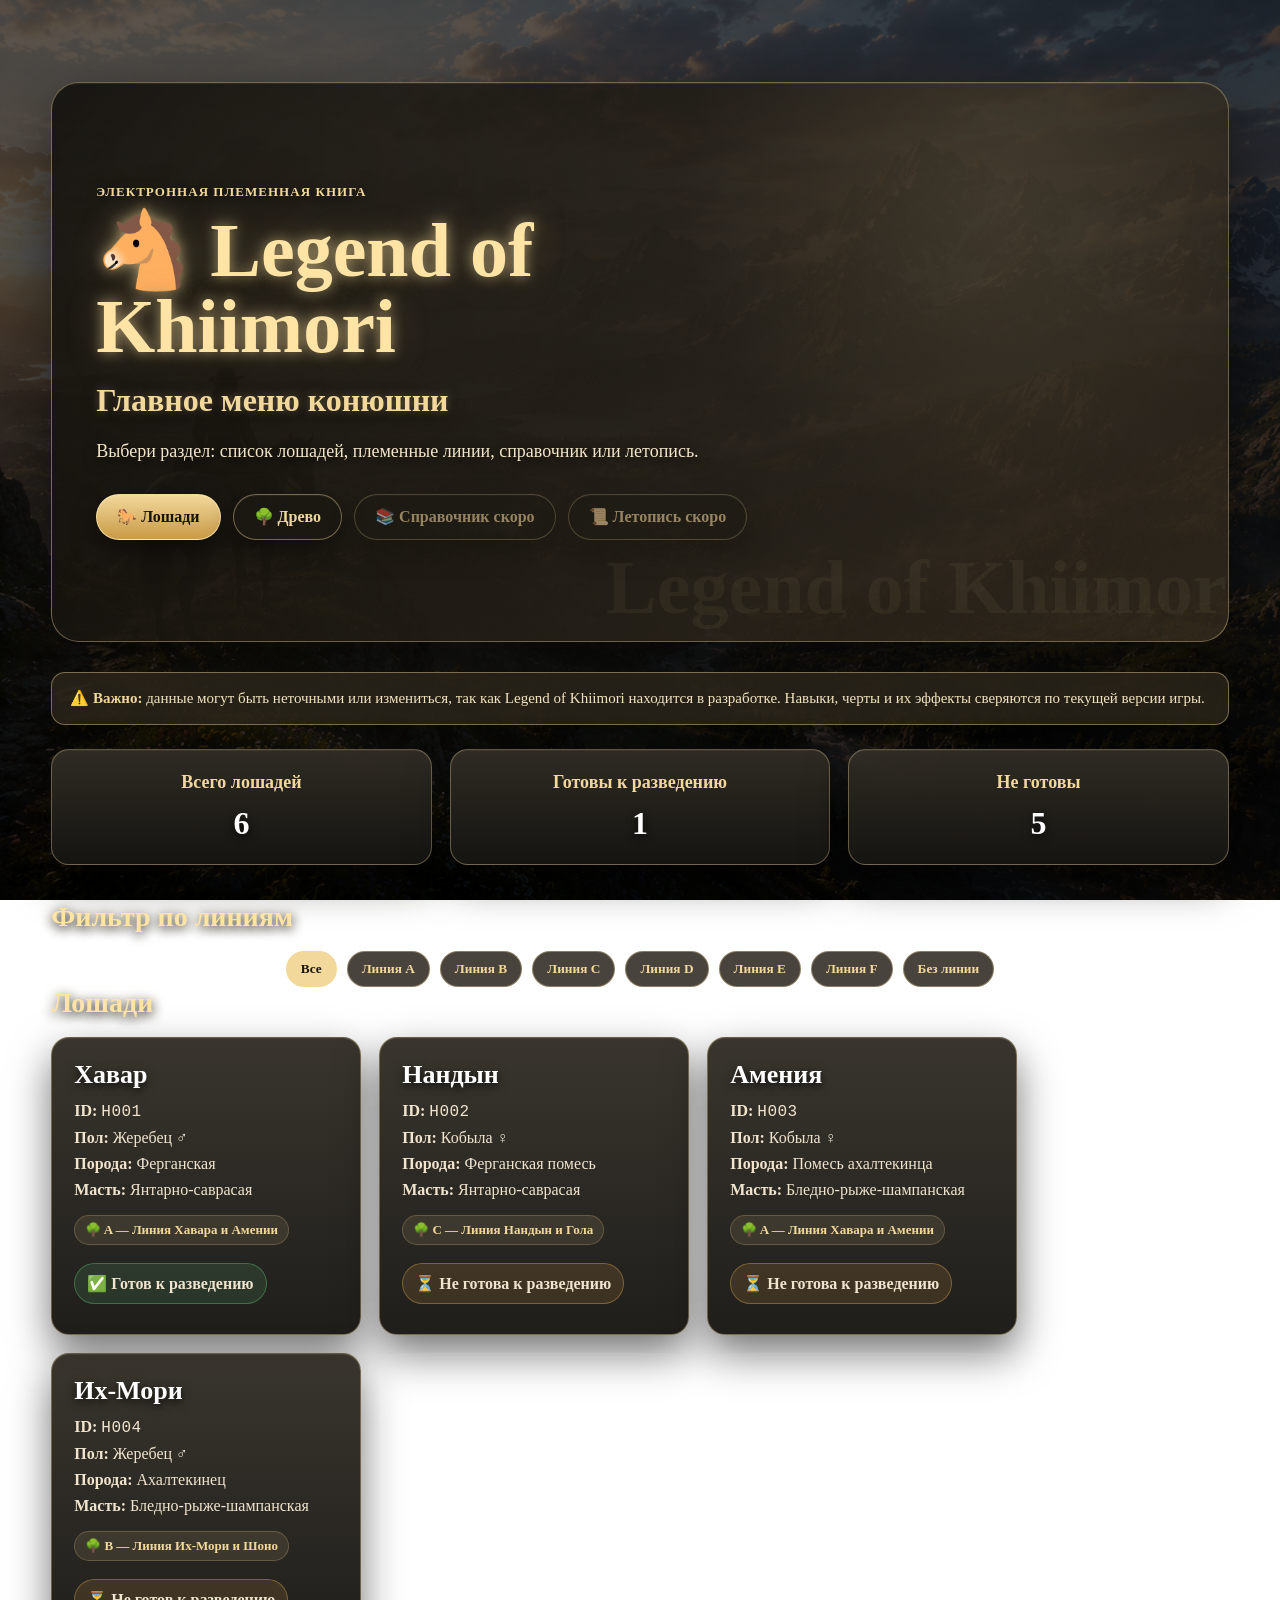
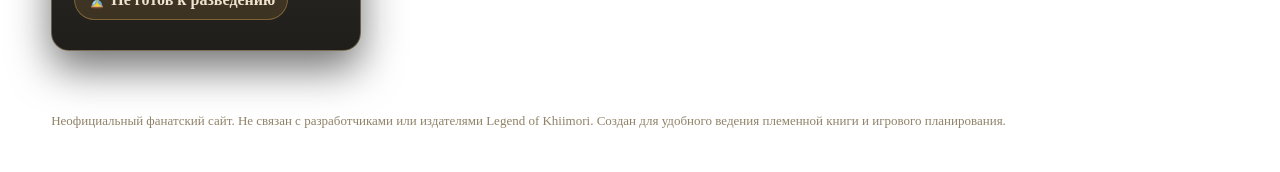
==== index.html @ cc6b7ab4 "Исправлено главное меню сайта" ====
<!DOCTYPE html>
<html lang="ru">
<head>
    <meta charset="UTF-8">
    <meta name="viewport" content="width=device-width, initial-scale=1.0">
    <title>Legend of Khiimori — Племенная книга</title>

    <link rel="stylesheet" href="css/style.css">
</head>

<body class="home">

    <main class="page">
<section class="game-menu">
    <div class="game-menu-content">
        <p class="game-menu-kicker">Электронная племенная книга</p>

        <h1 class="game-menu-title">🐴 Legend of Khiimori</h1>

        <p class="game-menu-subtitle">
            Главное меню конюшни
        </p>

        <p class="game-menu-text">
            Выбери раздел: список лошадей, племенные линии, справочник или летопись.
        </p>

        <div class="game-menu-actions">
            <a href="#horses-section" class="game-menu-button primary">🐎 Лошади</a>
            <a href="tree.html" class="game-menu-button">🌳 Древо</a>
            <span class="game-menu-button disabled">📚 Справочник скоро</span>
            <span class="game-menu-button disabled">📜 Летопись скоро</span>
        </div>
    </div>
</section>
        <section class="disclaimer">
            <strong>⚠️ Важно:</strong>
            данные могут быть неточными или измениться, так как Legend of Khiimori находится в разработке.
            Навыки, черты и их эффекты сверяются по текущей версии игры.
        </section>

        <section class="stats">
            <div class="stat-card">
                <h2>Всего лошадей</h2>
                <p id="total-horses">0</p>
            </div>

            <div class="stat-card">
                <h2>Готовы к разведению</h2>
                <p id="ready-horses">0</p>
            </div>

            <div class="stat-card">
                <h2>Не готовы</h2>
                <p id="not-ready-horses">0</p>
            </div>
        </section>

        <section class="section compact-section">
            <h2 class="section-title">Фильтр по линиям</h2>

            <div class="line-filter-bar">
                <button class="line-filter active" type="button" data-line-filter="all">Все</button>
                <button class="line-filter" type="button" data-line-filter="A">Линия A</button>
                <button class="line-filter" type="button" data-line-filter="B">Линия B</button>
                <button class="line-filter" type="button" data-line-filter="C">Линия C</button>
                <button class="line-filter" type="button" data-line-filter="D">Линия D</button>
                <button class="line-filter" type="button" data-line-filter="E">Линия E</button>
                <button class="line-filter" type="button" data-line-filter="F">Линия F</button>
                <button class="line-filter" type="button" data-line-filter="none">Без линии</button>
            </div>
        </section>

        <section id="horses-section" class="section">
            <h2 class="section-title">Лошади</h2>

            <div id="horse-list" class="horse-list">
                <p>Загрузка лошадей...</p>
            </div>
        </section>

    </main>

    <footer class="site-footer">
        <p class="fan-disclaimer">
            Неофициальный фанатский сайт. Не связан с разработчиками или издателями Legend of Khiimori.
            Создан для удобного ведения племенной книги и игрового планирования.
        </p>
    </footer>

    <script src="js/app.js"></script>

</body>
</html>
---- css/style.css ----
* {
    box-sizing: border-box;
}

body {
    margin: 0;
    font-family: Georgia, "Times New Roman", serif;
    background:
        radial-gradient(circle at top, rgba(156, 122, 76, 0.18), transparent 35%),
        linear-gradient(180deg, #1b1a16 0%, #11110f 100%);
    color: #eee6d8;
    min-height: 100vh;
}

.site-header {
    padding: 42px 20px 32px;
    text-align: center;
    border-bottom: 1px solid rgba(218, 185, 126, 0.25);
    background:
        linear-gradient(180deg, rgba(0,0,0,0.55), rgba(0,0,0,0.15));
}

.site-header h1 {
    margin: 0;
    font-size: 38px;
    letter-spacing: 0.5px;
    color: #f2d89b;
    text-shadow: 0 2px 12px rgba(0,0,0,0.65);
}

.site-header p {
    margin: 10px 0 0;
    font-size: 18px;
    color: #c9b58d;
}

.page {
    width: min(1180px, 92%);
    margin: 0 auto;
    padding: 34px 0 60px;
}

.stats {
    display: grid;
    grid-template-columns: repeat(3, 1fr);
    gap: 18px;
    margin-bottom: 36px;
}

.stat-card,
.horse-card,
.profile-card {
    background:
        linear-gradient(180deg, rgba(70, 65, 54, 0.95), rgba(39, 37, 32, 0.95));
    border: 1px solid rgba(218, 185, 126, 0.28);
    border-radius: 18px;
    box-shadow:
        0 12px 30px rgba(0,0,0,0.35),
        inset 0 1px 0 rgba(255,255,255,0.05);
}

.stat-card {
    padding: 22px;
    text-align: center;
}

.stat-card h2 {
    margin: 0 0 12px;
    font-size: 18px;
    color: #f2d89b;
}

.stat-card p {
    margin: 0;
    font-size: 32px;
    font-weight: bold;
}

.section-title {
    margin: 0 0 18px;
    font-size: 28px;
    color: #f2d89b;
}

.horse-list {
    display: flex;
    flex-wrap: wrap;
    gap: 18px;
}

.horse-card {
    display: block;
    width: 310px;
    padding: 22px;
    color: inherit;
    text-decoration: none;
    transition: transform 0.2s ease, border-color 0.2s ease;
}

.horse-card:hover {
    transform: translateY(-4px);
    border-color: rgba(242, 216, 155, 0.65);
}

.horse-card h3 {
    margin: 0 0 12px;
    font-size: 26px;
    color: #ffffff;
}

.horse-card p {
    margin: 8px 0;
    color: #ddd0b8;
}

.status-ready {
    display: inline-block;
    margin-top: 14px;
    padding: 10px 12px;
    border-radius: 999px;
    background: rgba(76, 148, 96, 0.18);
    border: 1px solid rgba(107, 219, 135, 0.35);
    color: #baf0c4;
    font-weight: bold;
}

.status-ready.big {
    font-size: 18px;
}

.back-link {
    display: inline-block;
    margin-bottom: 24px;
    color: #f2d89b;
    text-decoration: none;
    font-weight: bold;
}

.back-link:hover {
    text-decoration: underline;
}

.profile-grid {
    display: grid;
    grid-template-columns: repeat(3, 1fr);
    gap: 18px;
}

.profile-card {
    padding: 22px;
}

.profile-card.wide {
    grid-column: span 3;
}

.profile-card h2 {
    margin: 0 0 18px;
    font-size: 22px;
    color: #f2d89b;
}

.profile-card p {
    line-height: 1.6;
    color: #ddd0b8;
}

.profile-card ul {
    margin: 0;
    padding-left: 22px;
}

.profile-card li {
    margin: 8px 0;
}

table {
    width: 100%;
    border-collapse: collapse;
    overflow: hidden;
    border-radius: 12px;
}

th,
td {
    padding: 12px 14px;
    border-bottom: 1px solid rgba(218, 185, 126, 0.18);
    text-align: left;
    vertical-align: top;
}

th {
    color: #f2d89b;
    font-weight: bold;
    width: 32%;
}

td {
    color: #eee6d8;
}

tr:last-child th,
tr:last-child td {
    border-bottom: none;
}

@media (max-width: 900px) {
    .profile-grid {
        grid-template-columns: 1fr;
    }

    .profile-card.wide {
        grid-column: span 1;
    }
}

@media (max-width: 760px) {
    .site-header h1 {
        font-size: 30px;
    }

    .stats {
        grid-template-columns: 1fr;
    }

    .horse-card {
        width: 100%;
    }

    th,
    td {
        display: block;
        width: 100%;
    }

    th {
        padding-bottom: 4px;
    }

    td {
        padding-top: 4px;
    }
}code,
.id-code {
    font-family: Consolas, "Courier New", monospace;
    letter-spacing: 0.5px;
}.admin-warning {
    margin-bottom: 28px;
    border-color: rgba(242, 216, 155, 0.45);
}

.admin-horse-list {
    display: grid;
    gap: 18px;
}

.admin-card h3 {
    margin: 0 0 8px;
    font-size: 24px;
    color: #ffffff;
}

.admin-card-header {
    display: flex;
    justify-content: space-between;
    gap: 18px;
    align-items: flex-start;
    margin-bottom: 18px;
}

.admin-card-header p {
    margin: 0;
}

.admin-actions {
    display: flex;
    flex-wrap: wrap;
    gap: 12px;
    margin-top: 18px;
}

.admin-actions button {
    border: 1px solid rgba(242, 216, 155, 0.45);
    background: rgba(242, 216, 155, 0.12);
    color: #f2d89b;
    padding: 10px 14px;
    border-radius: 999px;
    font-family: inherit;
    font-weight: bold;
    cursor: pointer;
}

.admin-actions button:hover {
    background: rgba(242, 216, 155, 0.22);
}

.status-not-ready {
    display: inline-block;
    margin-top: 14px;
    padding: 10px 12px;
    border-radius: 999px;
    background: rgba(184, 131, 56, 0.18);
    border: 1px solid rgba(242, 185, 92, 0.35);
    color: #ffd99a;
    font-weight: bold;
}.site-footer {
    width: min(1180px, 92%);
    margin: 0 auto;
    padding: 0 0 32px;
    text-align: right;
}

.site-footer a {
    color: #8f8268;
    text-decoration: none;
    font-size: 14px;
}

.site-footer a:hover {
    color: #f2d89b;
    text-decoration: underline;
}

.disclaimer {
    margin-bottom: 24px;
    padding: 14px 18px;
    border: 1px solid rgba(242, 216, 155, 0.35);
    border-radius: 14px;
    background: rgba(242, 185, 92, 0.10);
    color: #e8d6ad;
    line-height: 1.5;
    font-size: 15px;
}

.disclaimer strong {
    color: #f2d89b;
}.fan-disclaimer {
    margin: 0 0 10px;
    color: #8f8268;
    font-size: 13px;
    line-height: 1.5;
    text-align: left;
}.site-nav {
    width: min(1180px, 92%);
    margin: 0 auto;
    padding: 16px 0 0;
    display: flex;
    flex-wrap: wrap;
    gap: 10px;
    justify-content: center;
}

.nav-link {
    display: inline-block;
    padding: 10px 16px;
    border-radius: 999px;
    border: 1px solid rgba(218, 185, 126, 0.28);
    background: rgba(70, 65, 54, 0.55);
    color: #d8c397;
    text-decoration: none;
    font-weight: bold;
    transition: background 0.2s ease, color 0.2s ease, border-color 0.2s ease, transform 0.2s ease;
}

.nav-link:hover {
    transform: translateY(-2px);
    color: #f2d89b;
    border-color: rgba(242, 216, 155, 0.55);
    background: rgba(92, 82, 63, 0.75);
}

.nav-link.active {
    color: #1b1a16;
    background: #f2d89b;
    border-color: #f2d89b;
}

.nav-link.disabled {
    opacity: 0.45;
    cursor: default;
}

.nav-link.disabled:hover {
    transform: none;
    color: #d8c397;
    border-color: rgba(218, 185, 126, 0.28);
    background: rgba(70, 65, 54, 0.55);
}.genetics-phenotype {
    margin: 0 0 14px;
    color: #ddd0b8;
    line-height: 1.5;
}

.genetics-phenotype strong {
    color: #f2d89b;
}

.gene-grid {
    display: flex;
    flex-wrap: wrap;
    gap: 10px;
}

.gene-pill {
    display: inline-flex;
    align-items: center;
    gap: 6px;
    padding: 8px 12px;
    border-radius: 999px;
    border: 1px solid rgba(218, 185, 126, 0.28);
    background: rgba(0, 0, 0, 0.22);
    color: #eee6d8;
    font-family: Consolas, "Courier New", monospace;
    font-size: 14px;
}

.gene-pill strong {
    color: #f2d89b;
}/* Более спокойная карточка лошади */

.profile-grid {
    display: grid;
    grid-template-columns: repeat(3, 1fr);
    gap: 18px;
}

.profile-card.wide,
.profile-card.half {
    grid-column: span 3;
}

.compact-table th,
.compact-table td {
    padding: 8px 12px;
}

.readable-params th {
    width: 38%;
}

.trait-list {
    list-style: none;
    margin: 0;
    padding: 0;
}

.trait-list li {
    margin: 0 0 12px;
    padding-bottom: 10px;
    border-bottom: 1px solid rgba(218, 185, 126, 0.16);
}

.trait-list li:last-child {
    margin-bottom: 0;
    padding-bottom: 0;
    border-bottom: none;
}

.trait-list strong {
    display: block;
    margin-bottom: 4px;
    color: #f2d89b;
}

.trait-list span {
    display: block;
    color: #ddd0b8;
    line-height: 1.45;
    font-size: 14px;
}

.genetics-phenotype {
    margin: 0 0 14px;
    color: #ddd0b8;
    line-height: 1.5;
}

.genetics-phenotype strong {
    color: #f2d89b;
}

.gene-grid {
    display: flex;
    flex-wrap: wrap;
    gap: 10px;
}

.gene-pill {
    display: inline-flex;
    align-items: center;
    gap: 6px;
    padding: 8px 12px;
    border-radius: 999px;
    border: 1px solid rgba(218, 185, 126, 0.28);
    background: rgba(0, 0, 0, 0.22);
    color: #eee6d8;
    font-family: Consolas, "Courier New", monospace;
    font-size: 14px;
}

.gene-pill strong {
    color: #f2d89b;
}

@media (max-width: 900px) {
    .profile-grid {
        grid-template-columns: 1fr;
    }

    .profile-card.wide,
    .profile-card.half {
        grid-column: span 1;
    }
}/* Финальная компактная раскладка карточки лошади */

.profile-grid {
    display: grid;
    grid-template-columns: repeat(3, 1fr);
    gap: 18px;
}

.profile-card.wide {
    grid-column: span 3;
}

.profile-card.two-thirds {
    grid-column: span 2;
}

.profile-card.one-third {
    grid-column: span 1;
}

.compact-table th,
.compact-table td {
    padding: 7px 10px;
}

.stats-table th:nth-child(1),
.stats-table td:nth-child(1) {
    width: 24%;
}

.stats-table th:nth-child(2),
.stats-table td:nth-child(2) {
    width: 18%;
    white-space: nowrap;
}

.stats-table th:nth-child(3),
.stats-table td:nth-child(3) {
    width: 58%;
}

.readable-params {
    font-size: 15px;
}

.readable-params td {
    padding: 7px 10px;
}

.readable-params td:first-child {
    width: 46%;
    color: #c9b58d;
}

.readable-params td:last-child {
    color: #eee6d8;
    font-weight: bold;
}

.trait-list span {
    color: #eee6d8;
}

.gene-grid {
    display: flex;
    flex-wrap: wrap;
    gap: 8px;
}

.gene-pill {
    padding: 7px 10px;
    font-size: 13px;
}

@media (max-width: 900px) {
    .profile-grid {
        grid-template-columns: 1fr;
    }

    .profile-card.wide,
    .profile-card.two-thirds,
    .profile-card.one-third {
        grid-column: span 1;
    }
}/* Древо родословных */

.tree-list {
    display: grid;
    gap: 16px;
}

.tree-card {
    padding: 18px;
    border-radius: 18px;
    border: 1px solid rgba(218, 185, 126, 0.22);
    background: rgba(34, 31, 26, 0.82);
    box-shadow: 0 12px 30px rgba(0, 0, 0, 0.22);
}

.tree-card-header {
    display: flex;
    justify-content: space-between;
    gap: 14px;
    align-items: center;
    margin-bottom: 8px;
}

.tree-card-header h3 {
    margin: 0;
    font-size: 20px;
}

.tree-card-header a,
.tree-horse-link {
    color: #f2d89b;
    text-decoration: none;
}

.tree-card-header a:hover,
.tree-horse-link:hover {
    text-decoration: underline;
}

.tree-meta {
    margin: 0 0 14px;
    color: #eee6d8;
}

.tree-family-grid {
    display: grid;
    grid-template-columns: repeat(3, 1fr);
    gap: 12px;
}

.tree-relation {
    padding: 12px;
    border-radius: 14px;
    border: 1px solid rgba(218, 185, 126, 0.14);
    background: rgba(0, 0, 0, 0.18);
    color: #eee6d8;
}

.tree-relation strong {
    display: block;
    margin-bottom: 6px;
    color: #c9b58d;
}

.tree-link-list {
    display: grid;
    gap: 8px;
}

.tree-horse-link {
    display: inline-flex;
    gap: 8px;
    align-items: center;
    flex-wrap: wrap;
}

.tree-horse-link span {
    color: #9f8f72;
    font-size: 13px;
}

@media (max-width: 900px) {
    .tree-family-grid {
        grid-template-columns: 1fr;
    }

    .tree-card-header {
        align-items: flex-start;
        flex-direction: column;
    }
}/* Личное древо родословной */

.pedigree-button {
    display: inline-block;
    margin-top: 14px;
    padding: 10px 14px;
    border-radius: 999px;
    border: 1px solid rgba(218, 185, 126, 0.36);
    background: rgba(242, 216, 155, 0.12);
    color: #f2d89b;
    text-decoration: none;
    font-weight: bold;
}

.pedigree-button:hover {
    background: rgba(242, 216, 155, 0.2);
}

.pedigree-tree {
    overflow-x: auto;
    padding: 24px 0 10px;
}

.pedigree-generation {
    display: grid;
    gap: 16px;
    justify-content: center;
    align-items: stretch;
    min-width: 860px;
}

.pedigree-generation.grandparents {
    grid-template-columns: repeat(4, 190px);
}

.pedigree-generation.parents {
    grid-template-columns: repeat(2, 220px);
}

.pedigree-generation.main-horse {
    grid-template-columns: 260px;
}

.pedigree-horse {
    display: block;
    padding: 14px;
    border-radius: 16px;
    border: 1px solid rgba(218, 185, 126, 0.24);
    background: rgba(34, 31, 26, 0.88);
    color: #eee6d8;
    text-decoration: none;
    text-align: center;
    box-shadow: 0 10px 26px rgba(0, 0, 0, 0.22);
}

.pedigree-horse:hover {
    border-color: rgba(242, 216, 155, 0.56);
    transform: translateY(-2px);
}

.pedigree-horse.current {
    border-color: rgba(107, 219, 135, 0.5);
    background: rgba(76, 148, 96, 0.16);
}

.pedigree-horse.unknown {
    opacity: 0.55;
    border-style: dashed;
}

.pedigree-label {
    margin-bottom: 8px;
    color: #c9b58d;
    font-size: 13px;
}

.pedigree-name {
    color: #f2d89b;
    font-weight: bold;
    font-size: 17px;
}

.pedigree-meta {
    display: grid;
    gap: 5px;
    margin-top: 8px;
    color: #eee6d8;
    font-size: 13px;
}

.pedigree-lines {
    display: grid;
    justify-content: center;
    min-width: 860px;
    height: 34px;
    position: relative;
}

.pedigree-lines-top {
    grid-template-columns: repeat(2, 220px);
    gap: 32px;
}

.pedigree-lines-bottom {
    grid-template-columns: 260px;
}

.pedigree-lines span {
    position: relative;
    display: block;
}

.pedigree-lines span::before {
    content: "";
    position: absolute;
    top: 0;
    left: 50%;
    width: 1px;
    height: 34px;
    background: rgba(218, 185, 126, 0.35);
}

.pedigree-lines-top span::after {
    content: "";
    position: absolute;
    top: 0;
    left: 18%;
    right: 18%;
    height: 1px;
    background: rgba(218, 185, 126, 0.35);
}

@media (max-width: 900px) {
    .pedigree-tree {
        padding-bottom: 18px;
    }
}/* Общее древо конюшни */

.stable-tree {
    margin-top: 10px;
}

.stable-tree-scroll {
    overflow-x: auto;
    padding: 8px 4px 24px;
}

.stable-tree-lines {
    display: grid;
    gap: 24px;
    min-width: 760px;
}

.family-node {
    position: relative;
}

.family-children {
    position: relative;
    margin-left: 34px;
    margin-top: 14px;
    padding-left: 24px;
    display: grid;
    gap: 14px;
    border-left: 2px solid rgba(218, 185, 126, 0.26);
}

.family-children > .family-node::before {
    content: "";
    position: absolute;
    top: 32px;
    left: -24px;
    width: 24px;
    height: 2px;
    background: rgba(218, 185, 126, 0.26);
}

.stable-tree-card {
    width: 360px;
    padding: 14px 16px;
    border-radius: 18px;
    border: 1px solid rgba(218, 185, 126, 0.24);
    background: rgba(34, 31, 26, 0.86);
    box-shadow: 0 12px 28px rgba(0, 0, 0, 0.22);
}

.stable-tree-card-main {
    display: flex;
    align-items: center;
    justify-content: space-between;
    gap: 12px;
    margin-bottom: 6px;
}

.stable-tree-name {
    color: #f2d89b;
    text-decoration: none;
    font-size: 18px;
    font-weight: bold;
}

.stable-tree-name:hover {
    text-decoration: underline;
}

.stable-tree-meta {
    color: #eee6d8;
    font-size: 14px;
    margin-bottom: 10px;
}

.stable-tree-bottom {
    display: flex;
    align-items: center;
    justify-content: space-between;
    gap: 10px;
    font-size: 13px;
}

.stable-tree-small-link {
    color: #c9b58d;
    text-decoration: none;
}

.stable-tree-small-link:hover {
    color: #f2d89b;
    text-decoration: underline;
}

.stable-tree-children-count {
    margin-top: 8px;
    color: #9f8f72;
    font-size: 13px;
}

.depth-0 > .stable-tree-card {
    border-color: rgba(242, 216, 155, 0.42);
}

.depth-1 > .stable-tree-card {
    margin-left: 6px;
}

.depth-2 > .stable-tree-card {
    margin-left: 12px;
}

.depth-3 > .stable-tree-card {
    margin-left: 18px;
}

@media (max-width: 900px) {
    .stable-tree-lines {
        min-width: 640px;
    }

    .stable-tree-card {
        width: 310px;
    }

    .family-children {
        margin-left: 22px;
        padding-left: 20px;
    }

    .family-children > .family-node::before {
        left: -20px;
        width: 20px;
    }
}/* Общее древо — визуальная доска */

.stable-tree-board {
    display: grid;
    gap: 28px;
}

.tree-board-section {
    padding: 20px;
    border-radius: 22px;
    border: 1px solid rgba(218, 185, 126, 0.18);
    background: rgba(0, 0, 0, 0.12);
}

.tree-board-section h3 {
    margin: 0 0 18px;
    color: #f2d89b;
    font-size: 22px;
    text-align: center;
}

.founders-grid {
    display: flex;
    flex-wrap: wrap;
    justify-content: center;
    gap: 18px;
}

.family-groups {
    display: grid;
    gap: 28px;
}

.family-group-card {
    min-width: 720px;
    padding: 22px;
    border-radius: 24px;
    border: 1px solid rgba(218, 185, 126, 0.24);
    background: rgba(34, 31, 26, 0.82);
    overflow-x: auto;
}

.parents-row {
    display: grid;
    grid-template-columns: 220px 44px 220px;
    justify-content: center;
    align-items: center;
    gap: 14px;
}

.pair-symbol {
    color: #f2d89b;
    font-size: 28px;
    font-weight: bold;
    text-align: center;
}

.children-row {
    display: flex;
    flex-wrap: wrap;
    justify-content: center;
    gap: 16px;
}

.tree-connector {
    position: relative;
    height: 46px;
    margin: 4px 0;
}

.tree-connector::before {
    content: "";
    position: absolute;
    top: 0;
    left: 50%;
    width: 1px;
    height: 46px;
    background: rgba(218, 185, 126, 0.42);
}

.tree-connector::after {
    content: "";
    position: absolute;
    bottom: 0;
    left: 38%;
    right: 38%;
    height: 1px;
    background: rgba(218, 185, 126, 0.42);
}

.tree-mini-card {
    display: block;
    width: 220px;
    min-height: 118px;
    padding: 14px;
    border-radius: 18px;
    border: 1px solid rgba(218, 185, 126, 0.26);
    background: rgba(34, 31, 26, 0.9);
    color: #eee6d8;
    text-decoration: none;
    text-align: center;
    box-shadow: 0 12px 26px rgba(0, 0, 0, 0.22);
}

.tree-mini-card:hover {
    border-color: rgba(242, 216, 155, 0.58);
    transform: translateY(-2px);
}

.tree-mini-card.unknown {
    opacity: 0.55;
    border-style: dashed;
    box-shadow: none;
}

.tree-card-label {
    margin-bottom: 7px;
    color: #c9b58d;
    font-size: 13px;
}

.tree-card-name {
    color: #f2d89b;
    font-weight: bold;
    font-size: 18px;
    margin-bottom: 8px;
}

.tree-card-meta {
    display: grid;
    gap: 5px;
    color: #eee6d8;
    font-size: 13px;
}

.tree-card-status {
    margin-top: 8px;
    font-size: 13px;
}

.empty-tree-note {
    max-width: 680px;
    margin: 0 auto;
    padding: 18px;
    border-radius: 18px;
    border: 1px dashed rgba(218, 185, 126, 0.28);
    background: rgba(0, 0, 0, 0.16);
    color: #eee6d8;
    line-height: 1.55;
    text-align: center;
}

.empty-tree-note p {
    margin: 0 0 8px;
}

.empty-tree-note p:last-child {
    margin-bottom: 0;
}

@media (max-width: 900px) {
    .tree-board-section {
        overflow-x: auto;
    }

    .parents-row {
        grid-template-columns: 190px 34px 190px;
    }

    .tree-mini-card {
        width: 190px;
    }

    .family-group-card {
        min-width: 620px;
    }
}/* Племенное древо по линиям */

.breeding-tree-board {
    display: grid;
    gap: 30px;
}

.breeding-tree-section {
    padding: 22px;
    border-radius: 24px;
    border: 1px solid rgba(218, 185, 126, 0.2);
    background: rgba(0, 0, 0, 0.12);
}

.breeding-tree-section h3 {
    margin: 0 0 10px;
    color: #f2d89b;
    text-align: center;
    font-size: 24px;
}

.tree-section-note {
    max-width: 860px;
    margin: 0 auto 22px;
    color: #eee6d8;
    line-height: 1.55;
    text-align: center;
}

.line-board {
    display: grid;
    grid-template-columns: repeat(3, minmax(260px, 1fr));
    gap: 18px;
    align-items: start;
}

.line-column {
    min-height: 420px;
    padding: 16px;
    border-radius: 22px;
    border: 1px solid rgba(218, 185, 126, 0.24);
    background: rgba(34, 31, 26, 0.86);
}

.line-column-header {
    text-align: center;
    margin-bottom: 16px;
}

.line-column-header h4 {
    margin: 0 0 6px;
    color: #f2d89b;
    font-size: 21px;
}

.line-column-header p {
    margin: 0 0 4px;
    color: #eee6d8;
    font-weight: bold;
}

.line-column-header span {
    color: #9f8f72;
    font-size: 13px;
}

.line-stage {
    padding: 12px;
    border-radius: 18px;
    border: 1px solid rgba(218, 185, 126, 0.14);
    background: rgba(0, 0, 0, 0.16);
}

.line-stage-title {
    margin-bottom: 10px;
    color: #c9b58d;
    font-size: 13px;
    text-transform: uppercase;
    letter-spacing: 0.05em;
    text-align: center;
}

.line-horse-row {
    display: flex;
    flex-wrap: wrap;
    justify-content: center;
    gap: 12px;
}

.line-horse-card {
    display: block;
    width: 210px;
    padding: 13px;
    border-radius: 17px;
    border: 1px solid rgba(218, 185, 126, 0.28);
    background: rgba(34, 31, 26, 0.95);
    color: #eee6d8;
    text-decoration: none;
    text-align: center;
    box-shadow: 0 10px 22px rgba(0, 0, 0, 0.2);
}

.line-horse-card:hover {
    border-color: rgba(242, 216, 155, 0.58);
    transform: translateY(-2px);
}

.line-horse-name {
    color: #f2d89b;
    font-size: 17px;
    font-weight: bold;
    margin-bottom: 8px;
}

.line-horse-meta {
    display: grid;
    gap: 4px;
    color: #eee6d8;
    font-size: 13px;
}

.line-horse-role {
    margin-top: 8px;
    color: #c9b58d;
    font-size: 13px;
}

.line-horse-status {
    margin-top: 8px;
    font-size: 13px;
}

.line-placeholder {
    display: grid;
    gap: 6px;
    padding: 18px 12px;
    border-radius: 16px;
    border: 1px dashed rgba(218, 185, 126, 0.28);
    color: #eee6d8;
    text-align: center;
}

.line-placeholder strong {
    color: #f2d89b;
}

.line-placeholder span {
    color: #9f8f72;
    font-size: 13px;
}

.line-placeholder.soft {
    opacity: 0.8;
}

.line-arrow {
    color: #f2d89b;
    text-align: center;
    font-size: 26px;
    line-height: 1.4;
}

.generation-stack {
    display: grid;
    gap: 14px;
}

.generation-level {
    display: grid;
    gap: 8px;
}

.generation-label {
    color: #c9b58d;
    font-size: 13px;
    text-align: center;
}

.cross-board {
    display: grid;
    gap: 18px;
}

.cross-card {
    max-width: 780px;
    margin: 0 auto;
    padding: 20px;
    border-radius: 22px;
    border: 1px solid rgba(107, 219, 135, 0.24);
    background: rgba(76, 148, 96, 0.1);
}

.cross-title {
    margin-bottom: 16px;
    color: #baf0c4;
    font-size: 22px;
    font-weight: bold;
    text-align: center;
}

.cross-parents {
    display: grid;
    grid-template-columns: 1fr 44px 1fr;
    gap: 14px;
    align-items: center;
}

.cross-child {
    display: flex;
    justify-content: center;
}

.cross-arrow {
    color: #baf0c4;
    text-align: center;
    font-size: 28px;
    margin: 8px 0;
}

.cross-horse {
    display: grid;
    gap: 5px;
    padding: 13px;
    border-radius: 16px;
    border: 1px solid rgba(218, 185, 126, 0.22);
    background: rgba(34, 31, 26, 0.86);
    color: #eee6d8;
    text-decoration: none;
    text-align: center;
}

.cross-horse span {
    color: #c9b58d;
    font-size: 13px;
}

.cross-horse strong {
    color: #f2d89b;
}

.cross-horse small {
    color: #9f8f72;
}

@media (max-width: 1000px) {
    .line-board {
        grid-template-columns: 1fr;
    }

    .cross-parents {
        grid-template-columns: 1fr;
    }

    .pair-symbol {
        transform: rotate(90deg);
    }
}/* Древо: обзор линий и постраничные линии */

.tree-dashboard {
    display: grid;
    gap: 18px;
    margin-bottom: 30px;
}

.line-overview-grid {
    display: grid;
    grid-template-columns: repeat(3, minmax(240px, 1fr));
    gap: 18px;
}

.line-overview-card,
.cross-overview-card {
    cursor: pointer;
    padding: 20px;
    border-radius: 24px;
    border: 1px solid rgba(218, 185, 126, 0.24);
    background: rgba(34, 31, 26, 0.86);
    box-shadow: 0 14px 30px rgba(0, 0, 0, 0.24);
    transition: transform 0.2s ease, border-color 0.2s ease, background 0.2s ease;
}

.line-overview-card:hover,
.cross-overview-card:hover {
    transform: translateY(-3px);
    border-color: rgba(242, 216, 155, 0.56);
    background: rgba(44, 40, 32, 0.92);
}

.line-overview-header {
    text-align: center;
    margin-bottom: 16px;
}

.line-overview-header h3,
.cross-overview-card h3 {
    margin: 0 0 6px;
    color: #f2d89b;
    font-size: 22px;
}

.line-overview-header p,
.cross-overview-card p {
    margin: 0 0 5px;
    color: #eee6d8;
    font-weight: bold;
}

.line-overview-header span {
    color: #9f8f72;
    font-size: 13px;
}

.line-overview-founders {
    display: grid;
    gap: 8px;
    margin: 14px 0;
    padding: 14px;
    border-radius: 16px;
    border: 1px solid rgba(218, 185, 126, 0.14);
    background: rgba(0, 0, 0, 0.16);
    color: #eee6d8;
    text-align: center;
}

.line-overview-founders strong {
    color: #c9b58d;
}

.line-overview-founders a {
    color: #f2d89b;
    text-decoration: none;
    font-weight: bold;
}

.line-overview-founders a:hover {
    text-decoration: underline;
}

.line-overview-founders span {
    color: #9f8f72;
}

.line-overview-stats {
    display: grid;
    grid-template-columns: repeat(2, 1fr);
    gap: 12px;
    margin-bottom: 16px;
}

.line-overview-stats div,
.overview-big-number {
    padding: 12px;
    border-radius: 16px;
    background: rgba(0, 0, 0, 0.18);
    text-align: center;
}

.line-overview-stats strong,
.overview-big-number {
    color: #f2d89b;
    font-size: 28px;
}

.line-overview-stats span,
.overview-big-number span {
    display: block;
    margin-top: 4px;
    color: #c9b58d;
    font-size: 13px;
}

.tree-open-link {
    display: inline-block;
    width: 100%;
    padding: 11px 14px;
    border-radius: 999px;
    border: 1px solid rgba(242, 216, 155, 0.32);
    background: rgba(242, 216, 155, 0.1);
    color: #f2d89b;
    text-align: center;
    text-decoration: none;
    font-weight: bold;
}

.tree-open-link:hover {
    background: rgba(242, 216, 155, 0.18);
}

.cross-overview-card {
    display: grid;
    grid-template-columns: 1fr 160px;
    gap: 18px;
    align-items: center;
}

.line-tree-page {
    display: grid;
    gap: 20px;
}

.line-page-header {
    padding: 22px;
    border-radius: 24px;
    border: 1px solid rgba(218, 185, 126, 0.22);
    background: rgba(34, 31, 26, 0.82);
    text-align: center;
}

.line-page-header h2 {
    margin: 0 0 6px;
    color: #f2d89b;
    font-size: 28px;
}

.line-page-header p {
    margin: 0 0 5px;
    color: #eee6d8;
    font-weight: bold;
}

.line-page-header span {
    color: #9f8f72;
}

.line-founders-block,
.line-descendants-block {
    padding: 20px;
    border-radius: 24px;
    border: 1px solid rgba(218, 185, 126, 0.18);
    background: rgba(0, 0, 0, 0.12);
}

.line-founders-block h3,
.line-descendants-block h3 {
    margin: 0;
    color: #f2d89b;
}

.line-founder-row {
    margin-top: 16px;
    display: flex;
    flex-wrap: wrap;
    justify-content: center;
    gap: 16px;
}

.line-tree-arrow {
    color: #f2d89b;
    text-align: center;
    font-size: 34px;
    line-height: 1;
}

.line-descendants-header {
    display: flex;
    justify-content: space-between;
    gap: 16px;
    align-items: center;
    margin-bottom: 16px;
}

.line-descendants-header span {
    color: #c9b58d;
    font-weight: bold;
}

.descendant-page-stack {
    display: grid;
    gap: 22px;
}

.generation-page-block {
    display: grid;
    gap: 12px;
}

.generation-page-block h4 {
    margin: 0;
    color: #c9b58d;
    text-align: center;
}

.descendant-grid {
    display: grid;
    grid-template-columns: repeat(4, minmax(170px, 1fr));
    gap: 14px;
}

.tree-horse-card {
    display: block;
    min-height: 150px;
    padding: 14px;
    border-radius: 18px;
    border: 1px solid rgba(218, 185, 126, 0.24);
    background: rgba(34, 31, 26, 0.88);
    color: #eee6d8;
    text-decoration: none;
    text-align: center;
    box-shadow: 0 10px 24px rgba(0, 0, 0, 0.22);
    transition: transform 0.2s ease, border-color 0.2s ease;
}

.tree-horse-card:hover {
    transform: translateY(-2px);
    border-color: rgba(242, 216, 155, 0.56);
}

.tree-card-label {
    margin-bottom: 8px;
    color: #c9b58d;
    font-size: 13px;
}

.tree-card-name {
    color: #f2d89b;
    font-size: 18px;
    font-weight: bold;
    margin-bottom: 8px;
}

.tree-card-meta {
    display: grid;
    gap: 5px;
    color: #eee6d8;
    font-size: 13px;
}

.tree-card-status {
    margin-top: 8px;
    font-size: 13px;
}

.tree-card-links {
    display: flex;
    justify-content: center;
    gap: 5px;
    flex-wrap: wrap;
    margin-top: 8px;
    color: #9f8f72;
    font-size: 12px;
}

.tree-pagination {
    display: flex;
    justify-content: center;
    align-items: center;
    gap: 18px;
    margin-top: 22px;
}

.tree-page-arrow {
    display: inline-flex;
    align-items: center;
    justify-content: center;
    width: 54px;
    height: 54px;
    border-radius: 999px;
    border: 1px solid rgba(242, 216, 155, 0.36);
    background: rgba(242, 216, 155, 0.12);
    color: #f2d89b;
    text-decoration: none;
    font-size: 30px;
    font-weight: bold;
}

.tree-page-arrow:hover {
    background: rgba(242, 216, 155, 0.2);
}

.tree-page-arrow.disabled {
    opacity: 0.3;
    cursor: default;
}

.tree-page-info {
    color: #eee6d8;
    font-weight: bold;
}

.tree-empty-panel {
    display: grid;
    gap: 8px;
    padding: 22px;
    border-radius: 18px;
    border: 1px dashed rgba(218, 185, 126, 0.26);
    background: rgba(0, 0, 0, 0.16);
    color: #eee6d8;
    text-align: center;
}

.tree-empty-panel strong {
    color: #f2d89b;
}

.tree-empty-panel span {
    color: #c9b58d;
}

.crosses-page {
    display: grid;
    gap: 18px;
}

.cross-line-card {
    max-width: 820px;
    margin: 0 auto;
    padding: 22px;
    border-radius: 24px;
    border: 1px solid rgba(107, 219, 135, 0.24);
    background: rgba(76, 148, 96, 0.1);
}

.cross-line-card h3 {
    margin: 0 0 16px;
    color: #baf0c4;
    font-size: 24px;
    text-align: center;
}

.cross-line-grid {
    display: grid;
    grid-template-columns: 1fr 44px 1fr;
    gap: 14px;
    align-items: center;
}

.cross-child-row {
    display: flex;
    justify-content: center;
}

.cross-mini-horse {
    display: grid;
    gap: 5px;
    padding: 14px;
    border-radius: 16px;
    border: 1px solid rgba(218, 185, 126, 0.22);
    background: rgba(34, 31, 26, 0.86);
    color: #eee6d8;
    text-decoration: none;
    text-align: center;
}

.cross-mini-horse span {
    color: #c9b58d;
    font-size: 13px;
}

.cross-mini-horse strong {
    color: #f2d89b;
}

.cross-mini-horse small {
    color: #9f8f72;
}

@media (max-width: 1100px) {
    .line-overview-grid {
        grid-template-columns: 1fr;
    }

    .descendant-grid {
        grid-template-columns: repeat(2, minmax(170px, 1fr));
    }

    .cross-overview-card {
        grid-template-columns: 1fr;
    }
}

@media (max-width: 700px) {
    .descendant-grid {
        grid-template-columns: 1fr;
    }

    .line-descendants-header {
        align-items: flex-start;
        flex-direction: column;
    }

    .cross-line-grid {
        grid-template-columns: 1fr;
    }

    .pair-symbol {
        transform: rotate(90deg);
    }

    .tree-pagination {
        gap: 10px;
    }

    .tree-page-arrow {
        width: 46px;
        height: 46px;
    }
}.horse-line-badge {
    display: inline-block;
    margin: 8px 0 10px;
    padding: 6px 10px;
    border-radius: 999px;
    border: 1px solid rgba(218, 185, 126, 0.26);
    background: rgba(242, 216, 155, 0.1);
    color: #f2d89b;
    font-size: 13px;
    font-weight: bold;
}/* Фильтр по племенным линиям */

.compact-section {
    margin-top: 22px;
}

.line-filter-bar {
    display: flex;
    flex-wrap: wrap;
    gap: 10px;
    justify-content: center;
}

.line-filter {
    padding: 9px 14px;
    border-radius: 999px;
    border: 1px solid rgba(218, 185, 126, 0.26);
    background: rgba(70, 65, 54, 0.55);
    color: #d8c397;
    font-family: inherit;
    font-weight: bold;
    cursor: pointer;
}

.line-filter:hover {
    color: #f2d89b;
    border-color: rgba(242, 216, 155, 0.55);
    background: rgba(92, 82, 63, 0.75);
}

.line-filter.active {
    color: #1b1a16;
    background: #f2d89b;
    border-color: #f2d89b;
}

.horse-line-badge {
    display: inline-block;
    margin: 8px 0 10px;
    padding: 6px 10px;
    border-radius: 999px;
    border: 1px solid rgba(218, 185, 126, 0.26);
    background: rgba(242, 216, 155, 0.1);
    color: #f2d89b;
    font-size: 13px;
    font-weight: bold;
}.profile-line-link {
    display: inline-block;
    padding: 6px 10px;
    border-radius: 999px;
    border: 1px solid rgba(218, 185, 126, 0.28);
    background: rgba(242, 216, 155, 0.1);
    color: #f2d89b;
    text-decoration: none;
    font-weight: bold;
    font-size: 14px;
}

.profile-line-link:hover {
    background: rgba(242, 216, 155, 0.18);
    border-color: rgba(242, 216, 155, 0.55);
    text-decoration: none;}
/* ===== Игровой фон главной страницы — читаемая версия ===== */

body.home {
    background-image: url("assets/images/bg-hero.jpg");
    background-size: cover;
    background-position: center;
    background-repeat: no-repeat;
    background-attachment: fixed;
    position: relative;
    isolation: isolate;
}

/* сильное затемнение фона */
body.home::before {
    content: "";
    position: fixed;
    inset: 0;
    background:
        linear-gradient(180deg, rgba(0, 0, 0, 0.62), rgba(0, 0, 0, 0.78)),
        radial-gradient(circle at 20% 8%, rgba(242, 216, 155, 0.18), transparent 32%);
    z-index: 0;
    pointer-events: none;
}

/* лёгкий туман, но НЕ белая пелена */
body.home::after {
    content: "";
    position: fixed;
    inset: 0;
    background:
        radial-gradient(ellipse at 25% 70%, rgba(242, 216, 155, 0.08), transparent 34%),
        radial-gradient(ellipse at 75% 55%, rgba(180, 200, 210, 0.05), transparent 36%);
    filter: blur(12px);
    z-index: 1;
    pointer-events: none;
}

body.home > * {
    position: relative;
    z-index: 2;
}

/* шапка темнее */
body.home .site-header {
    background:
        linear-gradient(180deg, rgba(0, 0, 0, 0.78), rgba(0, 0, 0, 0.42));
}

/* заголовок читаемый */
body.home .site-header h1 {
    color: #ffe4a6;
    text-shadow:
        0 0 10px rgba(242, 216, 155, 0.65),
        0 0 28px rgba(242, 216, 155, 0.35),
        0 4px 18px rgba(0, 0, 0, 0.95);
}

body.home .site-header p {
    color: #f2d89b;
    text-shadow: 0 3px 12px rgba(0, 0, 0, 0.9);
}

/* предупреждение темнее */
body.home .disclaimer {
    background: rgba(42, 36, 26, 0.88);
    border-color: rgba(242, 216, 155, 0.42);
    color: #f3e4c1;
    box-shadow: 0 14px 34px rgba(0, 0, 0, 0.38);
}

/* карточки плотнее и читаемее */
body.home .stat-card,
body.home .horse-card,
body.home .profile-card {
    background:
        linear-gradient(180deg, rgba(49, 45, 37, 0.96), rgba(22, 21, 18, 0.96));
    border-color: rgba(242, 216, 155, 0.34);
    box-shadow:
        0 18px 42px rgba(0, 0, 0, 0.55),
        inset 0 1px 0 rgba(255, 255, 255, 0.05);
    backdrop-filter: blur(4px);
}

/* заголовки секций */
body.home .section-title {
    color: #ffe4a6;
    text-shadow:
        0 3px 12px rgba(0, 0, 0, 0.95),
        0 0 14px rgba(242, 216, 155, 0.35);
}

/* текст на карточках */
body.home .horse-card h3,
body.home .stat-card p {
    color: #ffffff;
    text-shadow: 0 3px 10px rgba(0, 0, 0, 0.85);
}

body.home .horse-card p {
    color: #f0e4cf;
}

/* кнопки фильтра чуть контрастнее */
body.home .line-filter,
body.home .nav-link {
    background: rgba(42, 37, 29, 0.86);
    color: #f2d89b;
    border-color: rgba(242, 216, 155, 0.38);
}

body.home .line-filter.active,
body.home .nav-link.active {
    background: #f2d89b;
    color: #171510;
}

/* анимация появления */
body.home .disclaimer,
body.home .stat-card,
body.home .section-title,
body.home .line-filter,
body.home .horse-card {
    animation: khiimoriFadeUp 0.7s ease both;
}

body.home .stat-card:nth-child(2) {
    animation-delay: 0.08s;
}

body.home .stat-card:nth-child(3) {
    animation-delay: 0.16s;
}

body.home .horse-card:nth-child(1) {
    animation-delay: 0.12s;
}

body.home .horse-card:nth-child(2) {
    animation-delay: 0.18s;
}

body.home .horse-card:nth-child(3) {
    animation-delay: 0.24s;
}

body.home .horse-card:nth-child(4) {
    animation-delay: 0.30s;
}

@keyframes khiimoriFadeUp {
    from {
        opacity: 0;
        transform: translateY(14px);
    }

    to {
        opacity: 1;
        transform: translateY(0);
    }
}/* ===== Игровой фон внутренних страниц ===== */

body.inner-bg {
    background-image: url("assets/images/bg-hero.jpg");
    background-size: cover;
    background-position: center;
    background-repeat: no-repeat;
    background-attachment: fixed;
    position: relative;
    isolation: isolate;
}

/* затемнение для читаемости внутренних страниц */
body.inner-bg::before {
    content: "";
    position: fixed;
    inset: 0;
    background:
        linear-gradient(180deg, rgba(0, 0, 0, 0.70), rgba(0, 0, 0, 0.84)),
        radial-gradient(circle at 70% 12%, rgba(242, 216, 155, 0.12), transparent 30%);
    z-index: 0;
    pointer-events: none;
}

/* лёгкий туман, но слабее чем на главной */
body.inner-bg::after {
    content: "";
    position: fixed;
    inset: 0;
    background:
        radial-gradient(ellipse at 20% 65%, rgba(242, 216, 155, 0.05), transparent 34%),
        radial-gradient(ellipse at 80% 40%, rgba(180, 200, 210, 0.04), transparent 36%);
    filter: blur(12px);
    z-index: 1;
    pointer-events: none;
}

/* весь интерфейс поверх фона */
body.inner-bg > * {
    position: relative;
    z-index: 2;
}

/* шапка внутренних страниц */
body.inner-bg .site-header {
    background:
        linear-gradient(180deg, rgba(0, 0, 0, 0.82), rgba(0, 0, 0, 0.48));
}

body.inner-bg .site-header h1 {
    color: #ffe4a6;
    text-shadow:
        0 0 10px rgba(242, 216, 155, 0.55),
        0 0 26px rgba(242, 216, 155, 0.28),
        0 4px 18px rgba(0, 0, 0, 0.95);
}

body.inner-bg .site-header p {
    color: #f2d89b;
    text-shadow: 0 3px 12px rgba(0, 0, 0, 0.9);
}

/* карточки внутренних страниц */
body.inner-bg .profile-card,
body.inner-bg .stat-card,
body.inner-bg .horse-card,
body.inner-bg .line-overview-card,
body.inner-bg .cross-overview-card,
body.inner-bg .tree-horse-card,
body.inner-bg .pedigree-horse {
    background:
        linear-gradient(180deg, rgba(49, 45, 37, 0.97), rgba(22, 21, 18, 0.97));
    border-color: rgba(242, 216, 155, 0.34);
    box-shadow:
        0 18px 42px rgba(0, 0, 0, 0.58),
        inset 0 1px 0 rgba(255, 255, 255, 0.05);
    backdrop-filter: blur(4px);
}

/* предупреждения и панели */
body.inner-bg .disclaimer {
    background: rgba(42, 36, 26, 0.90);
    border-color: rgba(242, 216, 155, 0.42);
    color: #f3e4c1;
    box-shadow: 0 14px 34px rgba(0, 0, 0, 0.38);
}

body.inner-bg .section-title {
    color: #ffe4a6;
    text-shadow:
        0 3px 12px rgba(0, 0, 0, 0.95),
        0 0 14px rgba(242, 216, 155, 0.35);
}/* ===== Главное игровое меню ===== */

.game-menu {
    min-height: 420px;
    margin: 34px 0 30px;
    padding: 44px;
    border-radius: 28px;
    border: 1px solid rgba(242, 216, 155, 0.38);
    background:
        linear-gradient(135deg, rgba(20, 18, 14, 0.86), rgba(55, 45, 31, 0.72)),
        radial-gradient(circle at 18% 20%, rgba(242, 216, 155, 0.18), transparent 34%);
    box-shadow:
        0 28px 70px rgba(0, 0, 0, 0.62),
        inset 0 1px 0 rgba(255, 255, 255, 0.08);
    display: flex;
    align-items: center;
    overflow: hidden;
    position: relative;
}

.game-menu::before {
    content: "";
    position: absolute;
    inset: 0;
    background:
        radial-gradient(circle at 80% 20%, rgba(242, 216, 155, 0.12), transparent 30%),
        linear-gradient(90deg, rgba(0, 0, 0, 0.18), transparent 55%);
    pointer-events: none;
}

.game-menu::after {
    content: "Legend of Khiimori";
    position: absolute;
    right: -20px;
    bottom: 10px;
    font-family: Georgia, serif;
    font-size: 76px;
    font-weight: bold;
    color: rgba(242, 216, 155, 0.055);
    white-space: nowrap;
    pointer-events: none;
}

.game-menu-content {
    max-width: 720px;
    position: relative;
    z-index: 2;
}

.game-menu-kicker {
    margin: 0 0 12px;
    color: #f2d89b;
    font-weight: bold;
    letter-spacing: 0.08em;
    text-transform: uppercase;
    font-size: 13px;
    text-shadow: 0 3px 12px rgba(0, 0, 0, 0.9);
}

.game-menu h2 {
    margin: 0;
    color: #ffe4a6;
    font-family: Georgia, serif;
    font-size: 56px;
    line-height: 1;
    text-shadow:
        0 0 14px rgba(242, 216, 155, 0.55),
        0 6px 22px rgba(0, 0, 0, 0.95);
}

.game-menu-text {
    max-width: 610px;
    margin: 18px 0 28px;
    color: #f2e6ca;
    font-size: 18px;
    line-height: 1.6;
    text-shadow: 0 3px 14px rgba(0, 0, 0, 0.95);
}

.game-menu-actions {
    display: flex;
    flex-wrap: wrap;
    gap: 12px;
}

.game-menu-button {
    display: inline-flex;
    align-items: center;
    justify-content: center;
    min-height: 46px;
    padding: 0 20px;
    border-radius: 999px;
    border: 1px solid rgba(242, 216, 155, 0.42);
    background: rgba(28, 25, 19, 0.82);
    color: #f2d89b;
    text-decoration: none;
    font-weight: bold;
    box-shadow:
        0 12px 28px rgba(0, 0, 0, 0.42),
        inset 0 1px 0 rgba(255, 255, 255, 0.05);
    transition: transform 0.18s ease, background 0.18s ease, box-shadow 0.18s ease;
}

.game-menu-button:hover {
    transform: translateY(-2px);
    background: rgba(242, 216, 155, 0.18);
    box-shadow:
        0 18px 34px rgba(0, 0, 0, 0.52),
        0 0 18px rgba(242, 216, 155, 0.18);
}

.game-menu-button.primary {
    background: linear-gradient(180deg, #f2d89b, #c99a45);
    color: #17130d;
    border-color: rgba(255, 232, 175, 0.8);
}

@media (max-width: 720px) {
    .game-menu {
        min-height: auto;
        padding: 30px 22px;
        border-radius: 22px;
    }

    .game-menu h2 {
        font-size: 38px;
    }

    .game-menu-text {
        font-size: 16px;
    }

    .game-menu-button {
        width: 100%;
    }
}/* ===== Объединённый главный экран ===== */

body.home .game-menu {
    margin-top: 48px;
    min-height: 560px;
}

.game-menu-title {
    margin: 0;
    color: #ffe4a6;
    font-family: Georgia, serif;
    font-size: 64px;
    line-height: 1;
    text-shadow:
        0 0 14px rgba(242, 216, 155, 0.65),
        0 0 34px rgba(242, 216, 155, 0.34),
        0 6px 24px rgba(0, 0, 0, 0.98);
}

.game-menu-subtitle {
    margin: 18px 0 0;
    color: #f2d89b;
    font-family: Georgia, serif;
    font-size: 34px;
    font-weight: bold;
    text-shadow:
        0 0 10px rgba(242, 216, 155, 0.35),
        0 4px 16px rgba(0, 0, 0, 0.9);
}

@media (max-width: 720px) {
    .game-menu-title {
        font-size: 42px;
    }

    .game-menu-subtitle {
        font-size: 26px;
    }
}/* ===== Исправление главного меню ===== */

.game-menu-title {
    max-width: 900px;
    font-size: clamp(48px, 6vw, 76px);
}

.game-menu-subtitle {
    font-size: 32px;
}

.game-menu-button.disabled {
    opacity: 0.55;
    cursor: default;
    pointer-events: none;
}

.game-menu-button.disabled:hover {
    transform: none;
    background: rgba(28, 25, 19, 0.82);
    box-shadow:
        0 12px 28px rgba(0, 0, 0, 0.42),
        inset 0 1px 0 rgba(255, 255, 255, 0.05);
}
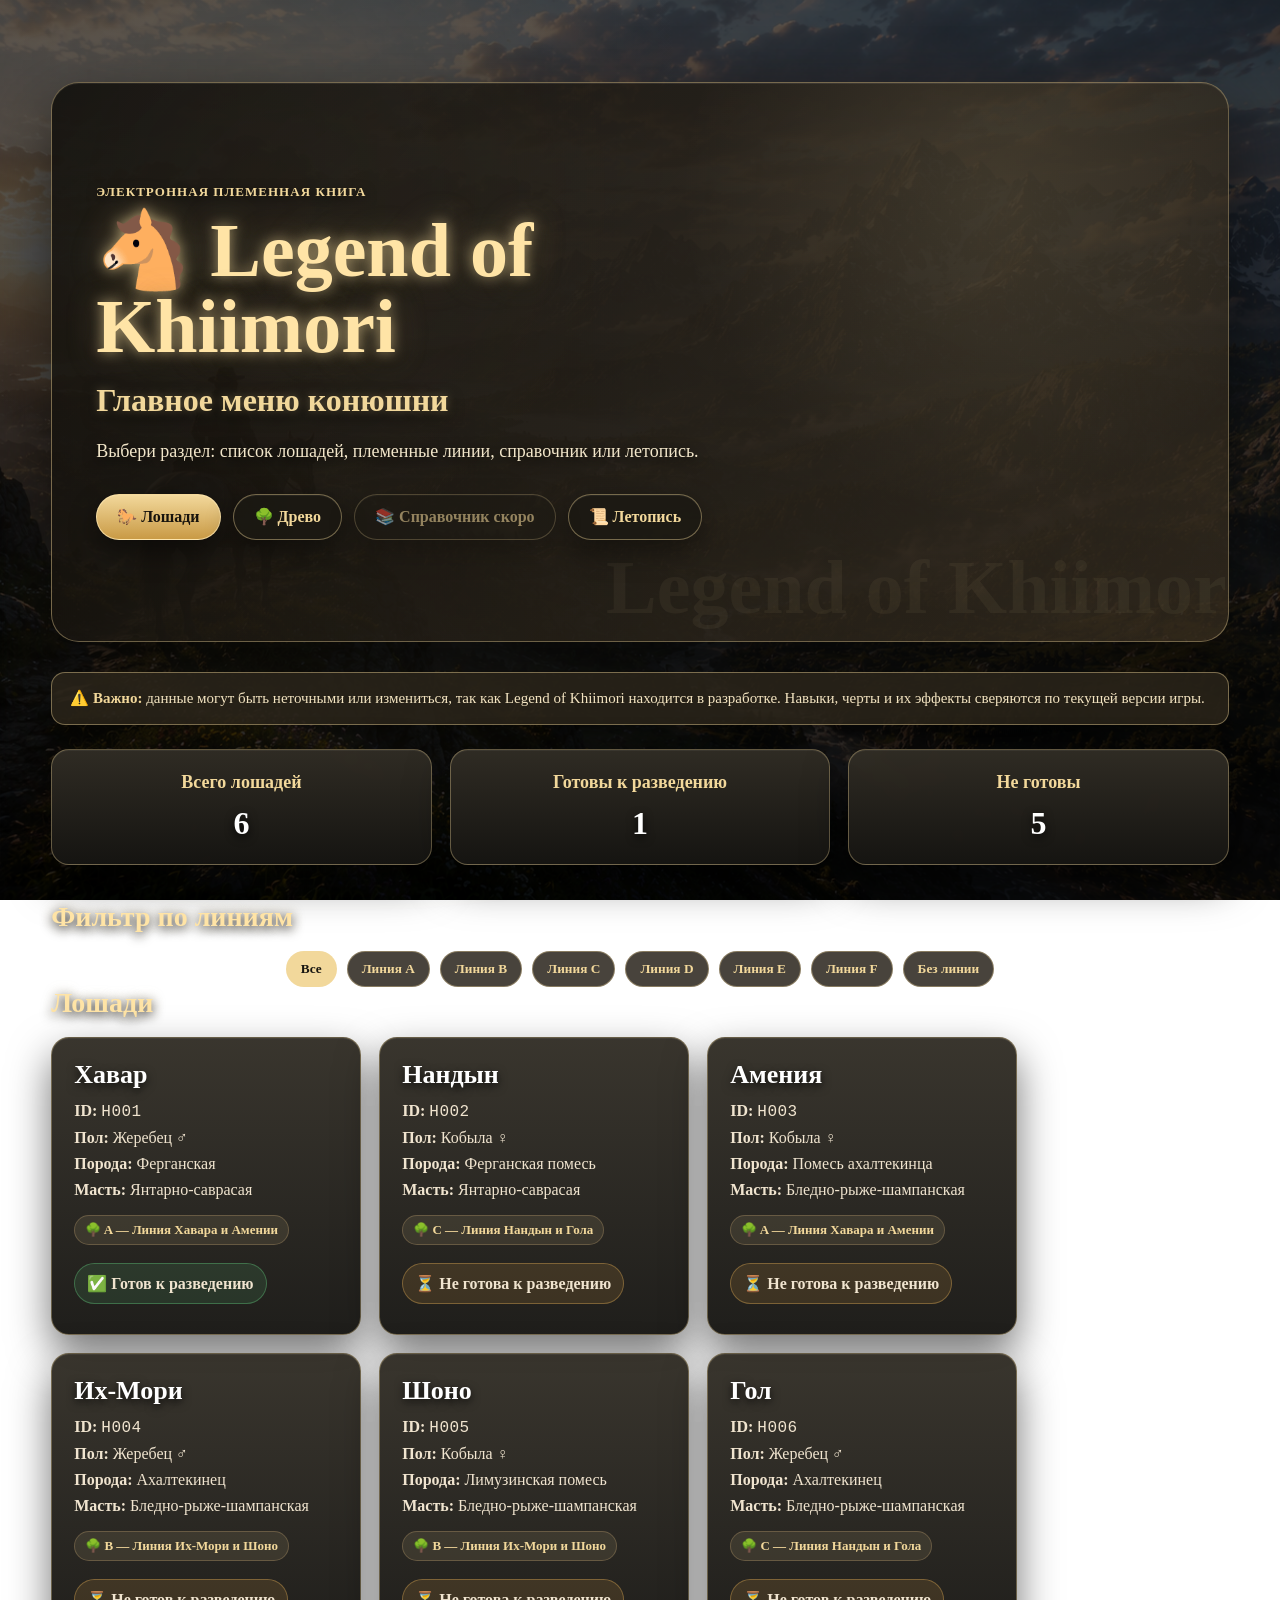
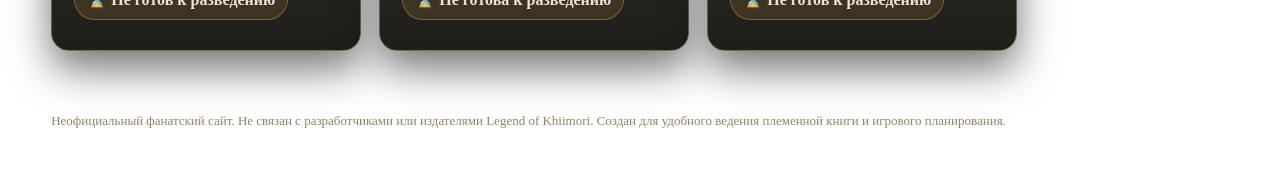
==== commit 5b5b039d: "Добавлена страница летописи" ====
--- a/index.html
+++ b/index.html
@@ -29,7 +29,7 @@
             <a href="#horses-section" class="game-menu-button primary">🐎 Лошади</a>
             <a href="tree.html" class="game-menu-button">🌳 Древо</a>
             <span class="game-menu-button disabled">📚 Справочник скоро</span>
-            <span class="game-menu-button disabled">📜 Летопись скоро</span>
+            <a href="chronicle.html" class="game-menu-button">📜 Летопись</a>
         </div>
     </div>
 </section>
--- a/css/style.css
+++ b/css/style.css
@@ -2345,4 +2345,74 @@
     box-shadow:
         0 12px 28px rgba(0, 0, 0, 0.42),
         inset 0 1px 0 rgba(255, 255, 255, 0.05);
+}/* ===== Летопись ===== */
+
+.chronicle-list {
+    display: grid;
+    gap: 22px;
+}
+
+.chronicle-entry {
+    padding: 26px;
+    border-radius: 22px;
+    border: 1px solid rgba(242, 216, 155, 0.30);
+    background:
+        linear-gradient(180deg, rgba(49, 45, 37, 0.96), rgba(22, 21, 18, 0.96));
+    box-shadow:
+        0 18px 42px rgba(0, 0, 0, 0.55),
+        inset 0 1px 0 rgba(255, 255, 255, 0.05);
+}
+
+.chronicle-entry.important {
+    border-color: rgba(242, 216, 155, 0.62);
+    box-shadow:
+        0 20px 46px rgba(0, 0, 0, 0.62),
+        0 0 22px rgba(242, 216, 155, 0.12);
+}
+
+.chronicle-date {
+    margin-bottom: 10px;
+    color: #c9a24d;
+    font-weight: bold;
+    font-size: 14px;
+    text-transform: uppercase;
+    letter-spacing: 0.06em;
+}
+
+.chronicle-entry h3 {
+    margin: 0 0 12px;
+    color: #ffe4a6;
+    font-family: Georgia, serif;
+    font-size: 26px;
+    text-shadow:
+        0 3px 12px rgba(0, 0, 0, 0.9),
+        0 0 12px rgba(242, 216, 155, 0.22);
+}
+
+.chronicle-entry p {
+    margin: 0 0 16px;
+    color: #f0e4cf;
+    line-height: 1.65;
+}
+
+.chronicle-tag {
+    display: inline-block;
+    padding: 6px 12px;
+    border-radius: 999px;
+    border: 1px solid rgba(242, 216, 155, 0.34);
+    background: rgba(242, 216, 155, 0.10);
+    color: #f2d89b;
+    font-weight: bold;
+    font-size: 13px;
+}/* ===== Центрирование верхнего меню на внутренних страницах ===== */
+
+body.inner-bg .main-nav {
+    display: flex;
+    justify-content: center;
+    align-items: center;
+    gap: 10px;
+    flex-wrap: wrap;
+    width: 100%;
+    margin: 0 auto 34px;
+    padding: 22px 16px;
 }
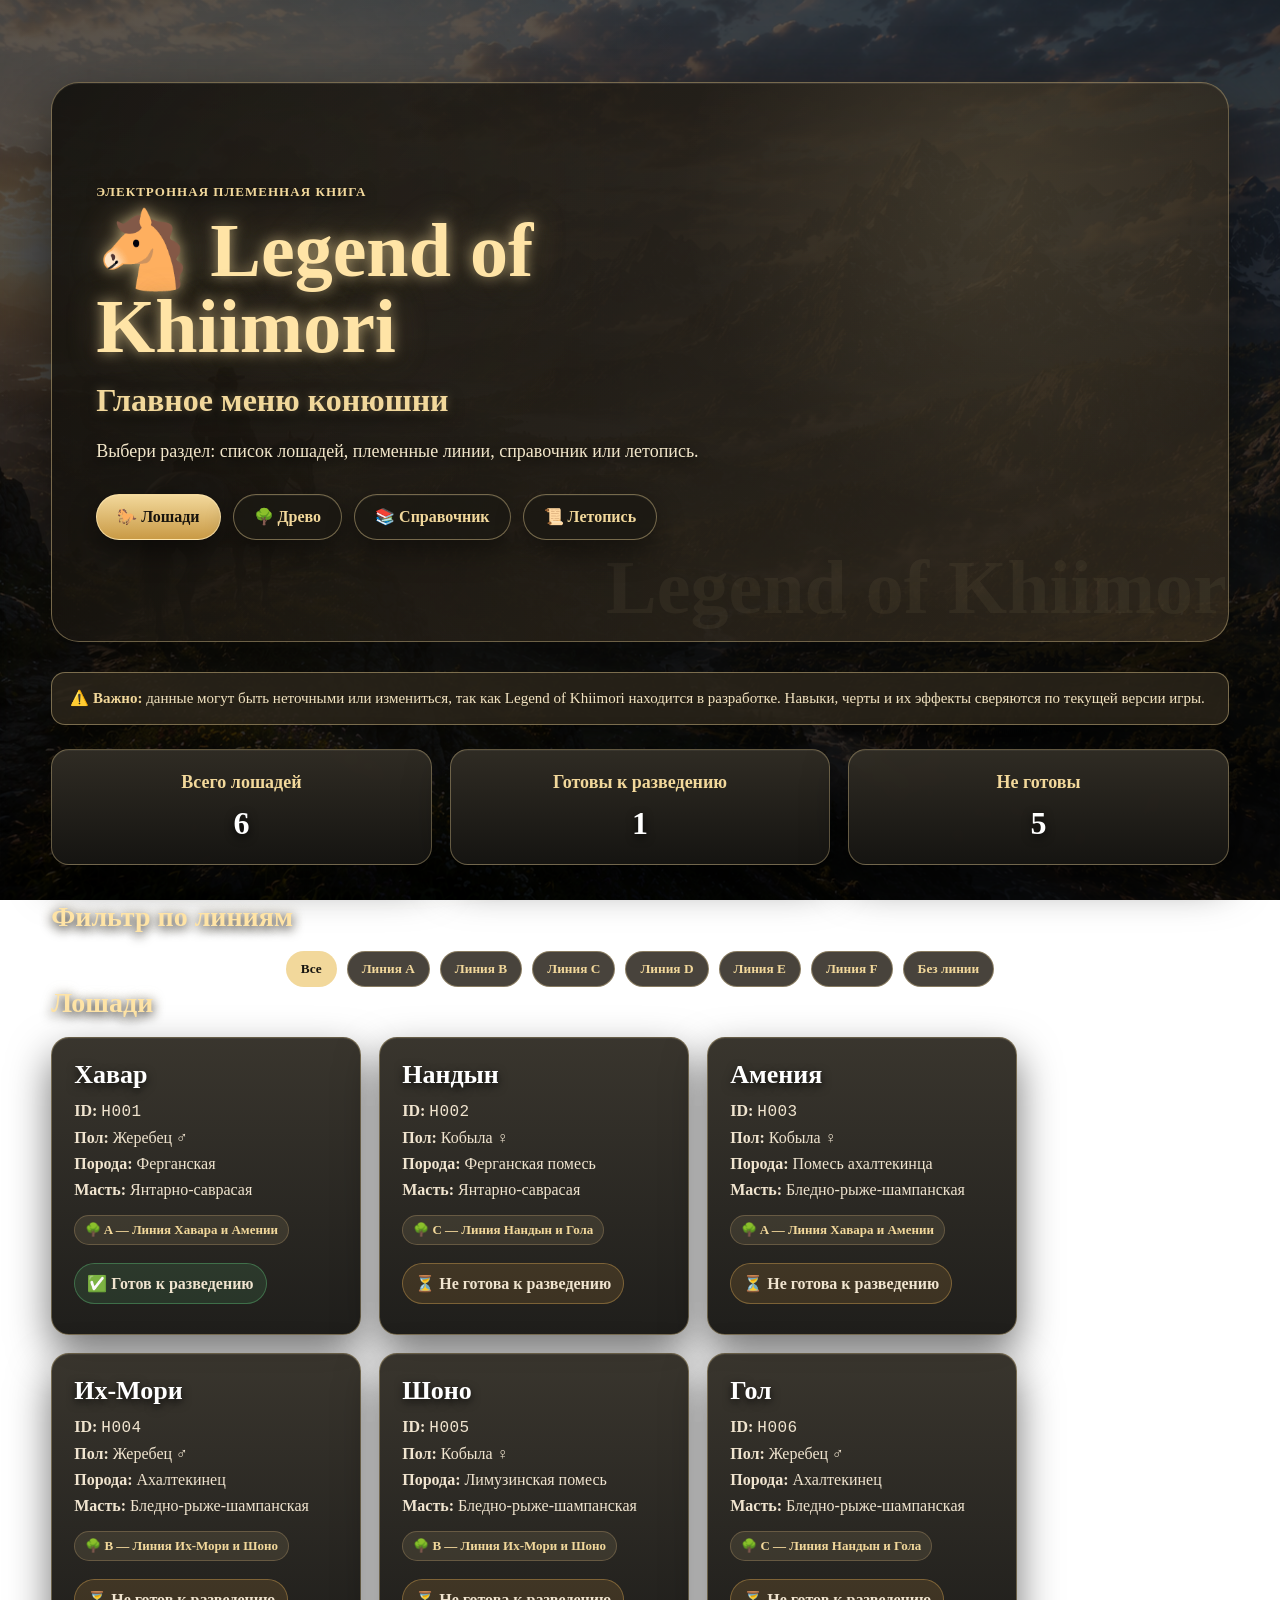
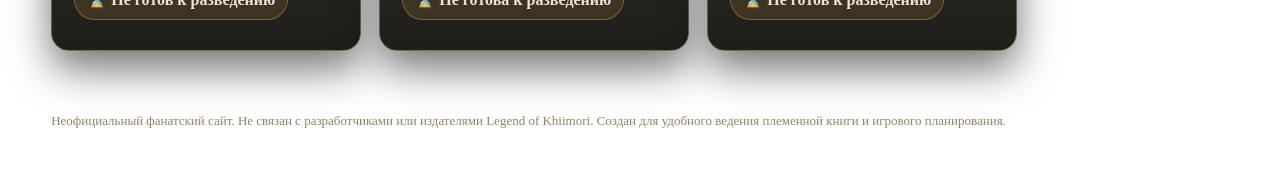
==== commit b5e6ea8d: "Добавлена страница справочника" ====
--- a/index.html
+++ b/index.html
@@ -28,7 +28,7 @@
         <div class="game-menu-actions">
             <a href="#horses-section" class="game-menu-button primary">🐎 Лошади</a>
             <a href="tree.html" class="game-menu-button">🌳 Древо</a>
-            <span class="game-menu-button disabled">📚 Справочник скоро</span>
+            <a href="reference.html" class="game-menu-button">📚 Справочник</a>
             <a href="chronicle.html" class="game-menu-button">📜 Летопись</a>
         </div>
     </div>
--- a/css/style.css
+++ b/css/style.css
@@ -2415,4 +2415,50 @@
     width: 100%;
     margin: 0 auto 34px;
     padding: 22px 16px;
+}/* ===== Справочник ===== */
+
+.reference-grid {
+    display: grid;
+    grid-template-columns: repeat(2, minmax(0, 1fr));
+    gap: 22px;
+}
+
+.reference-card {
+    padding: 26px;
+    border-radius: 22px;
+    border: 1px solid rgba(242, 216, 155, 0.30);
+    background:
+        linear-gradient(180deg, rgba(49, 45, 37, 0.96), rgba(22, 21, 18, 0.96));
+    box-shadow:
+        0 18px 42px rgba(0, 0, 0, 0.55),
+        inset 0 1px 0 rgba(255, 255, 255, 0.05);
+}
+
+.reference-card.important {
+    border-color: rgba(242, 216, 155, 0.62);
+    box-shadow:
+        0 20px 46px rgba(0, 0, 0, 0.62),
+        0 0 22px rgba(242, 216, 155, 0.12);
+}
+
+.reference-card h3 {
+    margin: 0 0 12px;
+    color: #ffe4a6;
+    font-family: Georgia, serif;
+    font-size: 24px;
+    text-shadow:
+        0 3px 12px rgba(0, 0, 0, 0.9),
+        0 0 12px rgba(242, 216, 155, 0.22);
+}
+
+.reference-card p {
+    margin: 0;
+    color: #f0e4cf;
+    line-height: 1.65;
+}
+
+@media (max-width: 760px) {
+    .reference-grid {
+        grid-template-columns: 1fr;
+    }
 }
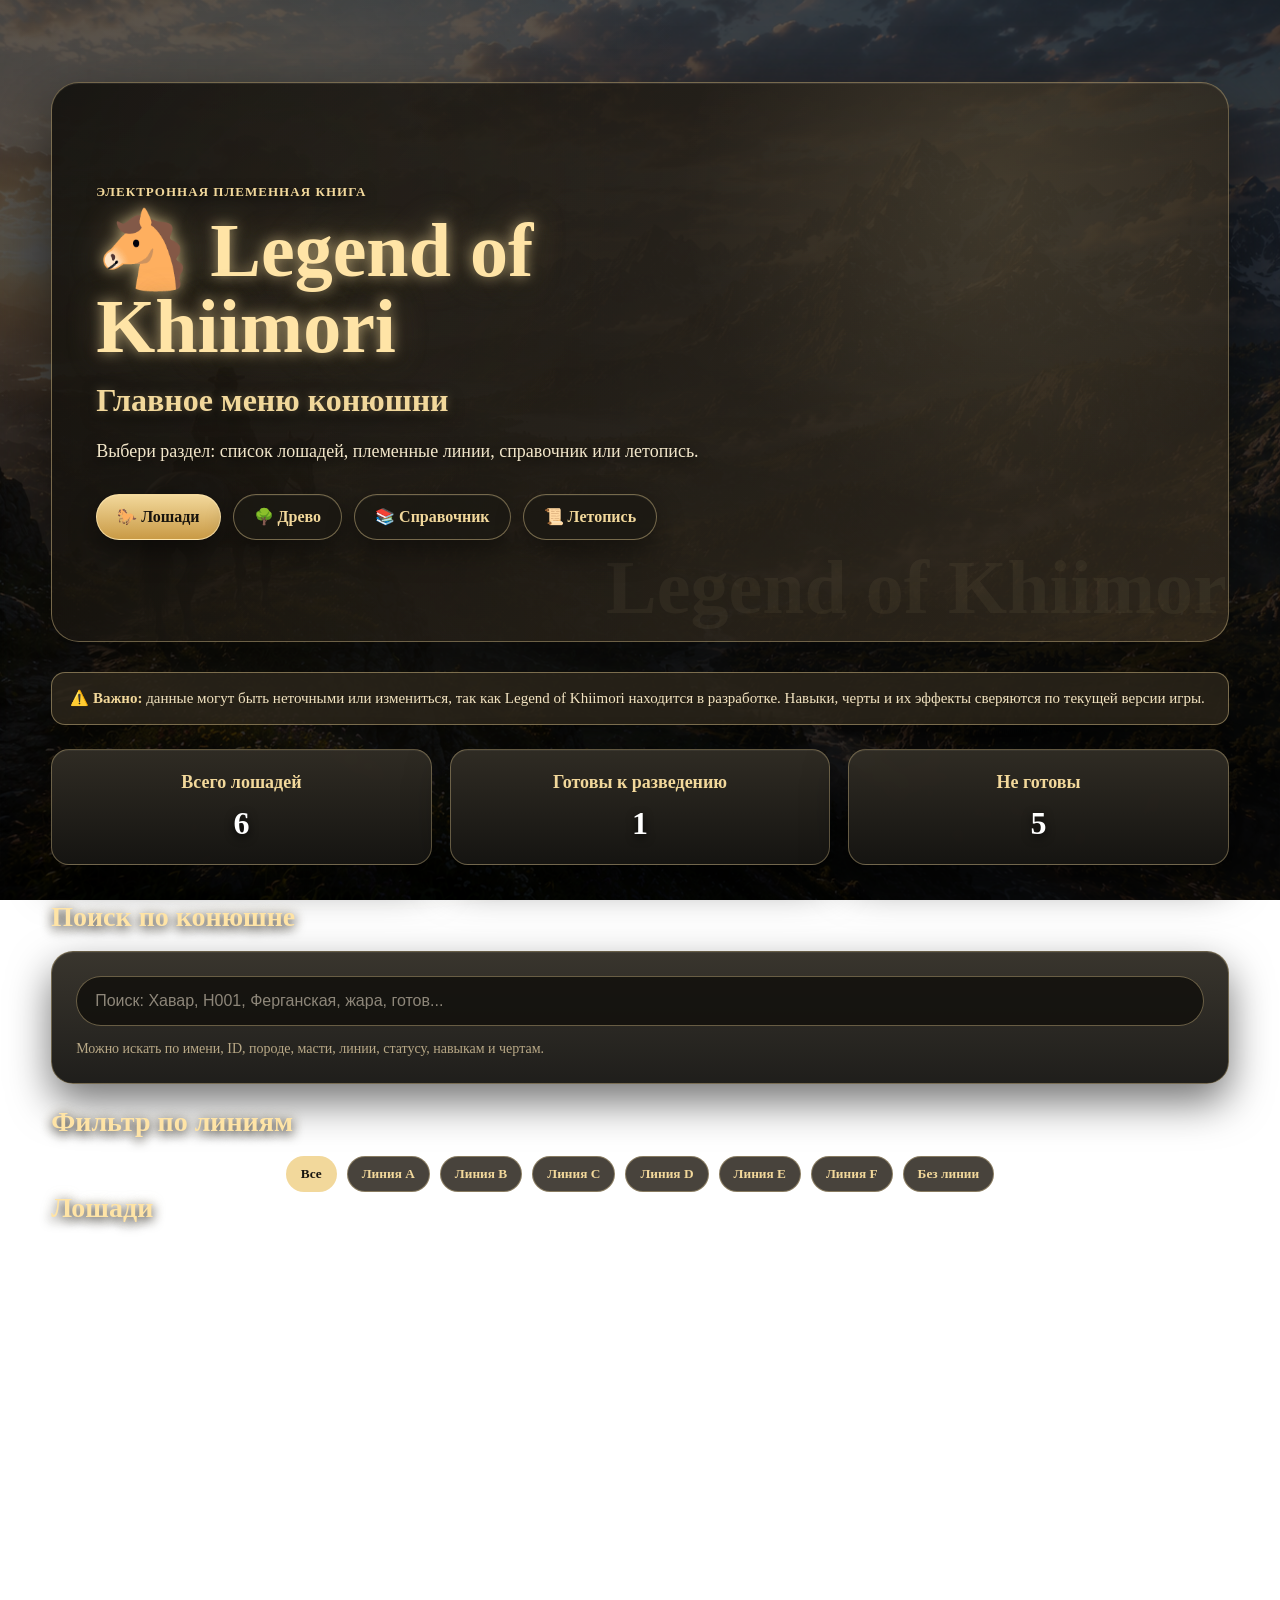
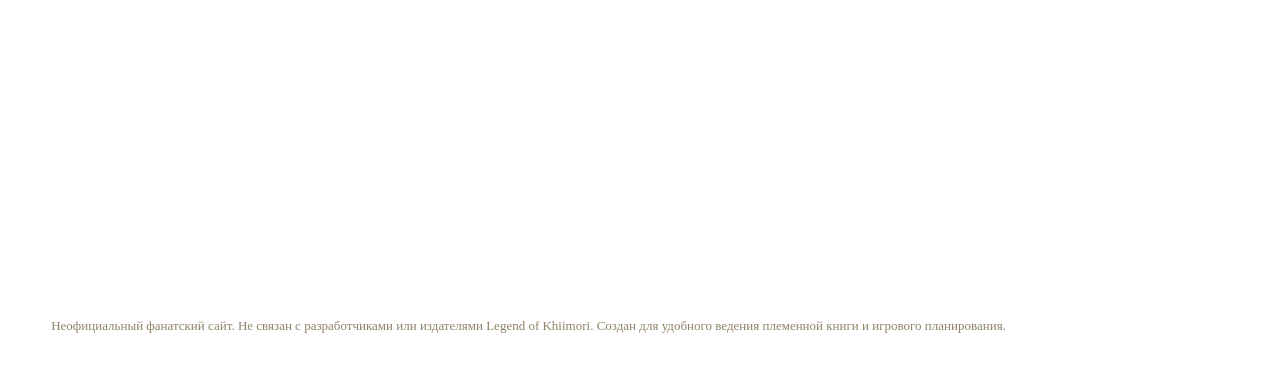
==== commit 2286dd3a: "Добавлен поиск по конюшне" ====
--- a/index.html
+++ b/index.html
@@ -55,7 +55,23 @@
                 <p id="not-ready-horses">0</p>
             </div>
         </section>
+<section class="section compact-section">
+    <h2 class="section-title">Поиск по конюшне</h2>
 
+    <div class="stable-search-panel">
+        <input
+            id="horse-search-input"
+            class="stable-search-input"
+            type="search"
+            placeholder="Поиск: Хавар, H001, Ферганская, жара, готов..."
+            autocomplete="off"
+        >
+
+        <p id="horse-search-hint" class="stable-search-hint">
+            Можно искать по имени, ID, породе, масти, линии, статусу, навыкам и чертам.
+        </p>
+    </div>
+</section>
         <section class="section compact-section">
             <h2 class="section-title">Фильтр по линиям</h2>
 
--- a/css/style.css
+++ b/css/style.css
@@ -2461,4 +2461,513 @@
     .reference-grid {
         grid-template-columns: 1fr;
     }
+}/* ===== Кликабельные разделы справочника ===== */
+
+.reference-index-grid {
+    align-items: stretch;
+}
+
+.reference-section-link {
+    display: block;
+    text-decoration: none;
+    transition:
+        transform 0.18s ease,
+        border-color 0.18s ease,
+        box-shadow 0.18s ease,
+        background 0.18s ease;
+}
+
+.reference-section-link:hover {
+    transform: translateY(-3px);
+    border-color: rgba(242, 216, 155, 0.62);
+    background:
+        linear-gradient(180deg, rgba(62, 54, 39, 0.98), rgba(24, 22, 18, 0.98));
+    box-shadow:
+        0 24px 52px rgba(0, 0, 0, 0.68),
+        0 0 20px rgba(242, 216, 155, 0.12);
+}
+
+.reference-open-link {
+    display: inline-block;
+    margin-top: 18px;
+    padding: 7px 13px;
+    border-radius: 999px;
+    border: 1px solid rgba(242, 216, 155, 0.34);
+    background: rgba(242, 216, 155, 0.10);
+    color: #f2d89b;
+    font-weight: bold;
+    font-size: 13px;
+}
+
+.reference-back-link {
+    display: inline-block;
+    margin-bottom: 22px;
+    padding: 9px 15px;
+    border-radius: 999px;
+    border: 1px solid rgba(242, 216, 155, 0.34);
+    background: rgba(28, 25, 19, 0.82);
+    color: #f2d89b;
+    text-decoration: none;
+    font-weight: bold;
+}
+
+.reference-back-link:hover {
+    background: rgba(242, 216, 155, 0.16);
+    border-color: rgba(242, 216, 155, 0.55);
+}/* ===== Внешние источники справочника ===== */
+
+.wiki-links-section {
+    margin-top: 12px;
+}
+
+.wiki-links-grid {
+    display: grid;
+    grid-template-columns: repeat(2, minmax(0, 1fr));
+    gap: 22px;
+}
+
+.wiki-link-card {
+    display: block;
+    padding: 24px;
+    border-radius: 22px;
+    border: 1px solid rgba(242, 216, 155, 0.34);
+    background:
+        linear-gradient(180deg, rgba(49, 45, 37, 0.96), rgba(22, 21, 18, 0.96));
+    color: #f0e4cf;
+    text-decoration: none;
+    box-shadow:
+        0 18px 42px rgba(0, 0, 0, 0.55),
+        inset 0 1px 0 rgba(255, 255, 255, 0.05);
+    transition:
+        transform 0.18s ease,
+        border-color 0.18s ease,
+        box-shadow 0.18s ease;
+}
+
+.wiki-link-card:hover {
+    transform: translateY(-3px);
+    border-color: rgba(242, 216, 155, 0.62);
+    box-shadow:
+        0 24px 52px rgba(0, 0, 0, 0.68),
+        0 0 20px rgba(242, 216, 155, 0.12);
+}
+
+.wiki-link-card h3 {
+    margin: 0 0 12px;
+    color: #ffe4a6;
+    font-family: Georgia, serif;
+    font-size: 24px;
+}
+
+.wiki-link-card p {
+    margin: 0 0 16px;
+    line-height: 1.6;
+}
+
+.wiki-link-card span {
+    display: inline-block;
+    color: #f2d89b;
+    font-weight: bold;
+}
+
+@media (max-width: 760px) {
+    .wiki-links-grid {
+        grid-template-columns: 1fr;
+    }
+}/* ===== Поиск по справочнику ===== */
+
+.reference-search-panel {
+    margin: 0 0 28px;
+    padding: 24px;
+    border-radius: 22px;
+    border: 1px solid rgba(242, 216, 155, 0.34);
+    background:
+        linear-gradient(180deg, rgba(49, 45, 37, 0.96), rgba(22, 21, 18, 0.96));
+    box-shadow:
+        0 18px 42px rgba(0, 0, 0, 0.55),
+        inset 0 1px 0 rgba(255, 255, 255, 0.05);
+}
+
+.reference-search-panel label {
+    display: block;
+    margin-bottom: 10px;
+    color: #ffe4a6;
+    font-family: Georgia, serif;
+    font-size: 24px;
+    font-weight: bold;
+    text-shadow:
+        0 3px 12px rgba(0, 0, 0, 0.9),
+        0 0 12px rgba(242, 216, 155, 0.22);
+}
+
+.reference-search-input {
+    width: 100%;
+    min-height: 48px;
+    padding: 0 16px;
+    border-radius: 999px;
+    border: 1px solid rgba(242, 216, 155, 0.38);
+    background: rgba(17, 15, 12, 0.82);
+    color: #f0e4cf;
+    font-size: 16px;
+    outline: none;
+}
+
+.reference-search-input:focus {
+    border-color: rgba(242, 216, 155, 0.72);
+    box-shadow: 0 0 0 3px rgba(242, 216, 155, 0.12);
+}
+
+.reference-search-input::placeholder {
+    color: rgba(240, 228, 207, 0.55);
+}
+
+.reference-search-results {
+    margin-top: 18px;
+}
+
+.reference-search-title {
+    margin: 0 0 14px;
+    color: #f2d89b;
+    font-size: 18px;
+}
+
+.reference-search-list {
+    display: grid;
+    gap: 14px;
+}
+
+.reference-search-result {
+    display: block;
+    padding: 18px;
+    border-radius: 18px;
+    border: 1px solid rgba(242, 216, 155, 0.26);
+    background: rgba(20, 18, 14, 0.72);
+    color: #f0e4cf;
+    text-decoration: none;
+    transition:
+        transform 0.18s ease,
+        border-color 0.18s ease,
+        background 0.18s ease;
+}
+
+.reference-search-result:hover {
+    transform: translateY(-2px);
+    border-color: rgba(242, 216, 155, 0.55);
+    background: rgba(42, 36, 26, 0.86);
+}
+
+.reference-search-result strong {
+    display: block;
+    margin-bottom: 8px;
+    color: #ffe4a6;
+    font-size: 18px;
+}
+
+.reference-search-result p {
+    margin: 0 0 12px;
+    line-height: 1.55;
+}
+
+.reference-result-section {
+    display: inline-block;
+    margin-bottom: 8px;
+    padding: 4px 9px;
+    border-radius: 999px;
+    background: rgba(242, 216, 155, 0.10);
+    color: #f2d89b;
+    font-size: 12px;
+    font-weight: bold;
+}
+
+.reference-search-empty {
+    padding: 16px;
+    border-radius: 16px;
+    border: 1px solid rgba(242, 216, 155, 0.24);
+    background: rgba(20, 18, 14, 0.72);
+    color: #f0e4cf;
+}/* ===== Новая структура летописи ===== */
+
+.chronicle-layout {
+    display: grid;
+    gap: 34px;
+}
+
+.chronicle-intro-card {
+    padding: 30px;
+    border-radius: 26px;
+    border: 1px solid rgba(242, 216, 155, 0.42);
+    background:
+        linear-gradient(135deg, rgba(49, 45, 37, 0.97), rgba(20, 18, 14, 0.97)),
+        radial-gradient(circle at 15% 20%, rgba(242, 216, 155, 0.16), transparent 34%);
+    box-shadow:
+        0 22px 52px rgba(0, 0, 0, 0.58),
+        inset 0 1px 0 rgba(255, 255, 255, 0.05);
+}
+
+.chronicle-kicker {
+    margin: 0 0 10px;
+    color: #c9a24d;
+    font-weight: bold;
+    text-transform: uppercase;
+    letter-spacing: 0.08em;
+    font-size: 13px;
+}
+
+.chronicle-intro-card h3,
+.chronicle-block-title {
+    margin: 0 0 16px;
+    color: #ffe4a6;
+    font-family: Georgia, serif;
+    font-size: 30px;
+    text-shadow:
+        0 3px 12px rgba(0, 0, 0, 0.9),
+        0 0 14px rgba(242, 216, 155, 0.22);
+}
+
+.chronicle-intro-card p {
+    max-width: 820px;
+    margin: 0;
+    color: #f0e4cf;
+    line-height: 1.65;
+}
+
+.chronicle-important-section,
+.chronicle-timeline-section {
+    display: grid;
+    gap: 18px;
+}
+
+.chronicle-important-grid {
+    display: grid;
+    grid-template-columns: repeat(2, minmax(0, 1fr));
+    gap: 22px;
+}
+
+.chronicle-featured-card {
+    padding: 26px;
+    border-radius: 24px;
+    border: 1px solid rgba(242, 216, 155, 0.56);
+    background:
+        linear-gradient(180deg, rgba(61, 52, 36, 0.98), rgba(24, 22, 18, 0.98));
+    box-shadow:
+        0 20px 46px rgba(0, 0, 0, 0.62),
+        0 0 22px rgba(242, 216, 155, 0.12);
+}
+
+.chronicle-entry-top {
+    display: flex;
+    flex-wrap: wrap;
+    align-items: center;
+    gap: 10px;
+    margin-bottom: 12px;
+}
+
+.chronicle-featured-card h3,
+.chronicle-timeline-card h3 {
+    margin: 0 0 12px;
+    color: #ffe4a6;
+    font-family: Georgia, serif;
+    font-size: 24px;
+}
+
+.chronicle-featured-card p,
+.chronicle-timeline-card p {
+    margin: 0;
+    color: #f0e4cf;
+    line-height: 1.65;
+}
+
+.chronicle-timeline {
+    position: relative;
+    display: grid;
+    gap: 18px;
+    padding-left: 28px;
+}
+
+.chronicle-timeline::before {
+    content: "";
+    position: absolute;
+    top: 4px;
+    bottom: 4px;
+    left: 8px;
+    width: 2px;
+    border-radius: 999px;
+    background: linear-gradient(
+        180deg,
+        rgba(242, 216, 155, 0.7),
+        rgba(242, 216, 155, 0.08)
+    );
+}
+
+.chronicle-timeline-entry {
+    position: relative;
+}
+
+.chronicle-marker {
+    position: absolute;
+    top: 24px;
+    left: -27px;
+    width: 16px;
+    height: 16px;
+    border-radius: 50%;
+    border: 2px solid rgba(242, 216, 155, 0.78);
+    background: #17130d;
+    box-shadow: 0 0 16px rgba(242, 216, 155, 0.26);
+}
+
+.chronicle-timeline-entry.important .chronicle-marker {
+    background: #f2d89b;
+    box-shadow: 0 0 22px rgba(242, 216, 155, 0.5);
+}
+
+.chronicle-timeline-card {
+    padding: 24px;
+    border-radius: 22px;
+    border: 1px solid rgba(242, 216, 155, 0.30);
+    background:
+        linear-gradient(180deg, rgba(49, 45, 37, 0.96), rgba(22, 21, 18, 0.96));
+    box-shadow:
+        0 18px 42px rgba(0, 0, 0, 0.55),
+        inset 0 1px 0 rgba(255, 255, 255, 0.05);
+}
+
+.chronicle-date {
+    display: inline-block;
+    color: #c9a24d;
+    font-weight: bold;
+    font-size: 13px;
+    text-transform: uppercase;
+    letter-spacing: 0.06em;
+}
+
+.chronicle-tag {
+    display: inline-block;
+    padding: 5px 11px;
+    border-radius: 999px;
+    border: 1px solid rgba(242, 216, 155, 0.34);
+    background: rgba(242, 216, 155, 0.10);
+    color: #f2d89b;
+    font-weight: bold;
+    font-size: 12px;
+}
+
+@media (max-width: 760px) {
+    .chronicle-important-grid {
+        grid-template-columns: 1fr;
+    }
+
+    .chronicle-timeline {
+        padding-left: 22px;
+    }
+
+    .chronicle-marker {
+        left: -25px;
+    }
+}/* ===== Страницы летописи ===== */
+
+.chronicle-timeline-header {
+    display: flex;
+    flex-wrap: wrap;
+    align-items: center;
+    justify-content: space-between;
+    gap: 12px;
+}
+
+.chronicle-page-info {
+    margin: 0 0 16px;
+    padding: 7px 13px;
+    border-radius: 999px;
+    border: 1px solid rgba(242, 216, 155, 0.28);
+    background: rgba(242, 216, 155, 0.08);
+    color: #f2d89b;
+    font-weight: bold;
+    font-size: 13px;
+}
+
+.chronicle-pagination {
+    display: flex;
+    flex-wrap: wrap;
+    align-items: center;
+    justify-content: center;
+    gap: 12px;
+    margin-top: 26px;
+}
+
+.chronicle-page-numbers {
+    display: flex;
+    flex-wrap: wrap;
+    justify-content: center;
+    gap: 8px;
+}
+
+.chronicle-page-button {
+    min-width: 42px;
+    min-height: 40px;
+    padding: 0 14px;
+    border-radius: 999px;
+    border: 1px solid rgba(242, 216, 155, 0.36);
+    background: rgba(28, 25, 19, 0.86);
+    color: #f2d89b;
+    font-weight: bold;
+    cursor: pointer;
+    transition:
+        transform 0.18s ease,
+        background 0.18s ease,
+        border-color 0.18s ease;
+}
+
+.chronicle-page-button:hover:not(:disabled) {
+    transform: translateY(-2px);
+    background: rgba(242, 216, 155, 0.16);
+    border-color: rgba(242, 216, 155, 0.62);
+}
+
+.chronicle-page-button.active {
+    background: #f2d89b;
+    color: #17130d;
+    border-color: rgba(255, 232, 175, 0.8);
+}
+
+.chronicle-page-button:disabled {
+    opacity: 0.42;
+    cursor: default;
+}/* ===== Поиск по конюшне ===== */
+
+.stable-search-panel {
+    padding: 24px;
+    border-radius: 22px;
+    border: 1px solid rgba(242, 216, 155, 0.34);
+    background:
+        linear-gradient(180deg, rgba(49, 45, 37, 0.96), rgba(22, 21, 18, 0.96));
+    box-shadow:
+        0 18px 42px rgba(0, 0, 0, 0.55),
+        inset 0 1px 0 rgba(255, 255, 255, 0.05);
+}
+
+.stable-search-input {
+    width: 100%;
+    min-height: 50px;
+    padding: 0 18px;
+    border-radius: 999px;
+    border: 1px solid rgba(242, 216, 155, 0.38);
+    background: rgba(17, 15, 12, 0.82);
+    color: #f0e4cf;
+    font-size: 16px;
+    outline: none;
+}
+
+.stable-search-input:focus {
+    border-color: rgba(242, 216, 155, 0.72);
+    box-shadow: 0 0 0 3px rgba(242, 216, 155, 0.12);
+}
+
+.stable-search-input::placeholder {
+    color: rgba(240, 228, 207, 0.55);
+}
+
+.stable-search-hint {
+    margin: 12px 0 0;
+    color: #b9a987;
+    line-height: 1.5;
+    font-size: 14px;
 }
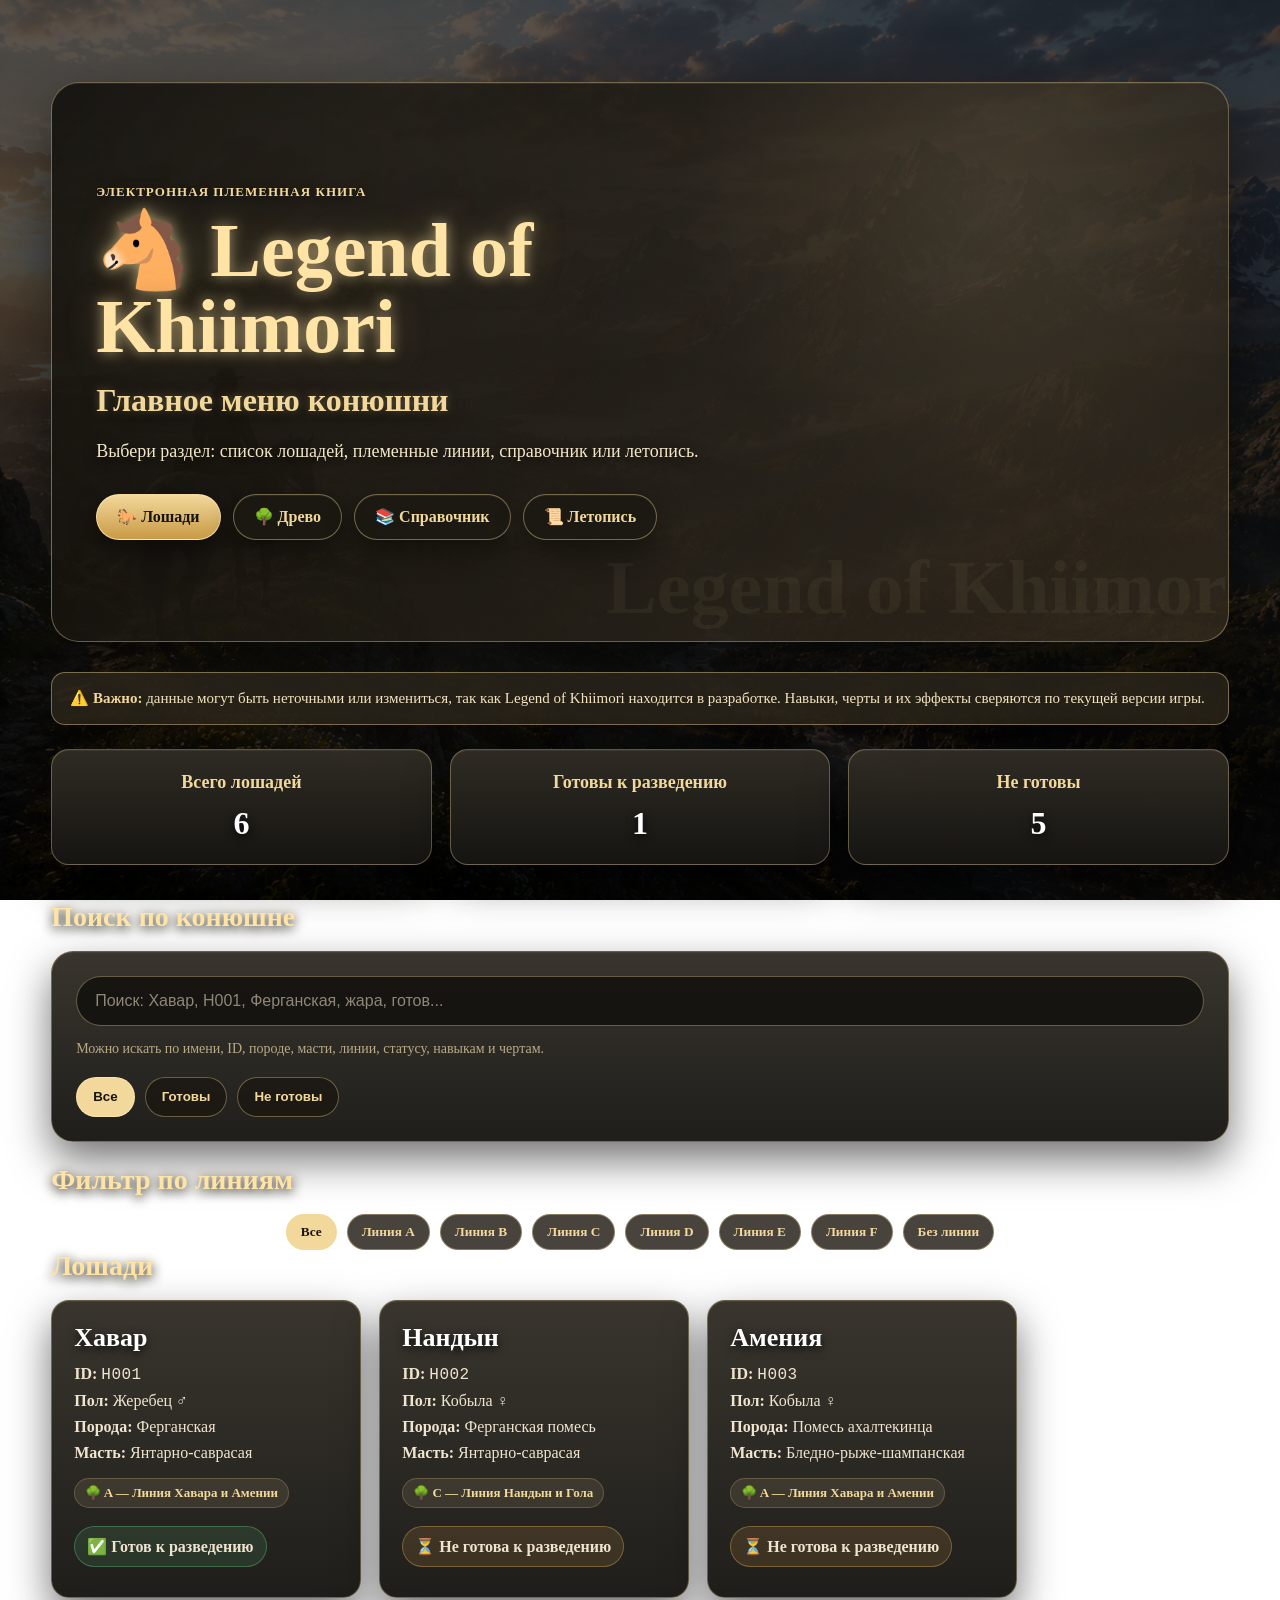
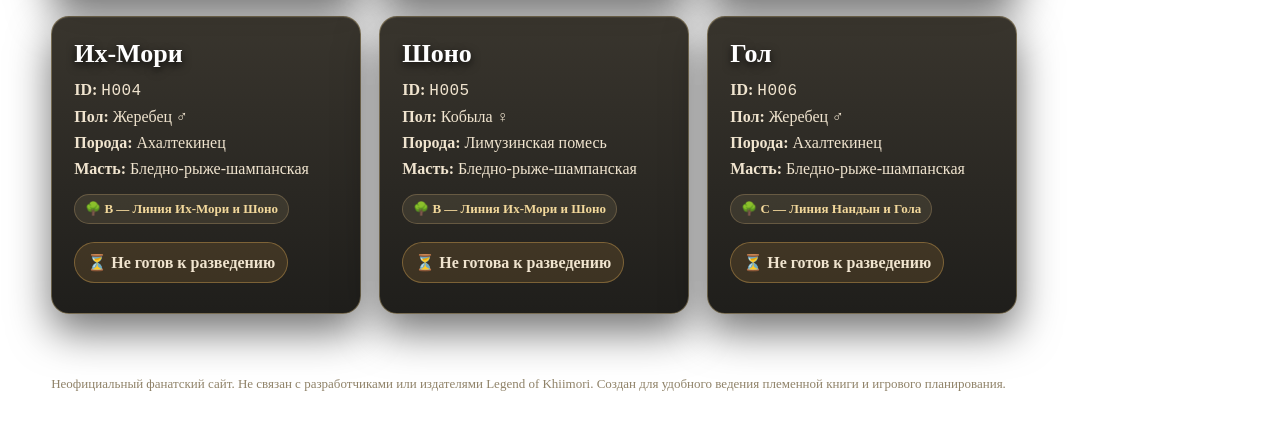
==== commit b6c827dd: "Добавлен фильтр статуса лошадей" ====
--- a/index.html
+++ b/index.html
@@ -70,6 +70,11 @@
         <p id="horse-search-hint" class="stable-search-hint">
             Можно искать по имени, ID, породе, масти, линии, статусу, навыкам и чертам.
         </p>
+        <div class="stable-status-filter">
+    <button class="status-filter-button active" data-status-filter="all">Все</button>
+    <button class="status-filter-button" data-status-filter="ready">Готовы</button>
+    <button class="status-filter-button" data-status-filter="not-ready">Не готовы</button>
+</div>
     </div>
 </section>
         <section class="section compact-section">
--- a/css/style.css
+++ b/css/style.css
@@ -2970,4 +2970,38 @@
     color: #b9a987;
     line-height: 1.5;
     font-size: 14px;
+}/* ===== Фильтр статуса на главной ===== */
+
+.stable-status-filter {
+    display: flex;
+    flex-wrap: wrap;
+    gap: 10px;
+    margin-top: 18px;
+}
+
+.status-filter-button {
+    min-height: 40px;
+    padding: 0 16px;
+    border-radius: 999px;
+    border: 1px solid rgba(242, 216, 155, 0.36);
+    background: rgba(28, 25, 19, 0.86);
+    color: #f2d89b;
+    font-weight: bold;
+    cursor: pointer;
+    transition:
+        transform 0.18s ease,
+        background 0.18s ease,
+        border-color 0.18s ease;
+}
+
+.status-filter-button:hover {
+    transform: translateY(-2px);
+    background: rgba(242, 216, 155, 0.16);
+    border-color: rgba(242, 216, 155, 0.62);
+}
+
+.status-filter-button.active {
+    background: #f2d89b;
+    color: #17130d;
+    border-color: rgba(255, 232, 175, 0.8);
 }
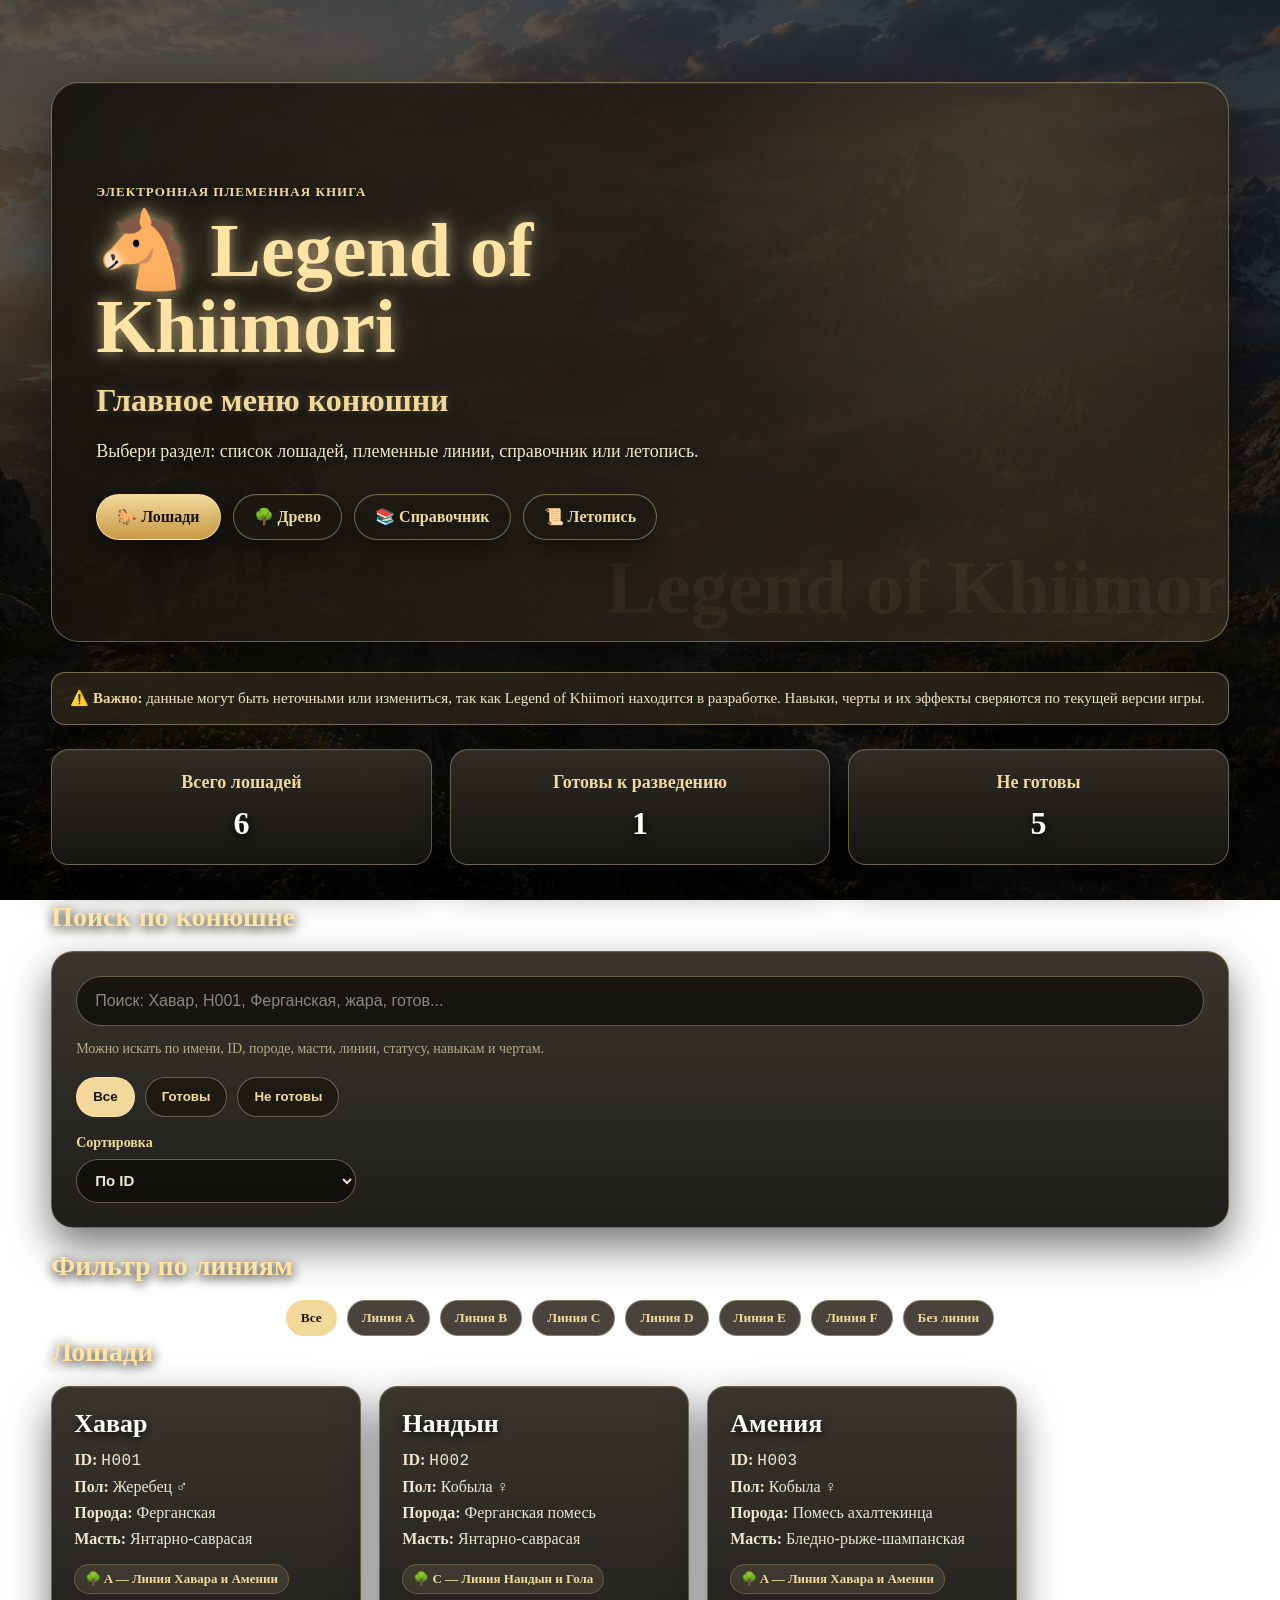
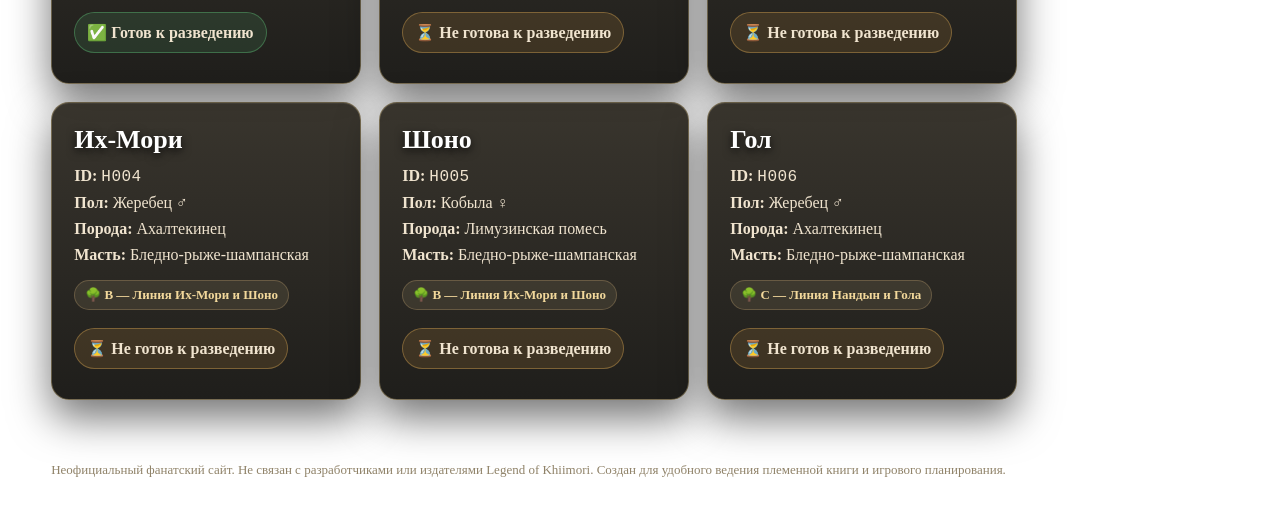
==== commit af224a8b: "Добавлена сортировка лошадей" ====
--- a/index.html
+++ b/index.html
@@ -75,7 +75,16 @@
     <button class="status-filter-button" data-status-filter="ready">Готовы</button>
     <button class="status-filter-button" data-status-filter="not-ready">Не готовы</button>
 </div>
-    </div>
+<div class="stable-sort-panel">
+    <label for="horse-sort-select">Сортировка</label>
+
+    <select id="horse-sort-select" class="stable-sort-select">
+        <option value="id">По ID</option>
+        <option value="name">По имени</option>
+        <option value="line">По линии</option>
+        <option value="status">По готовности</option>
+    </select>
+</div>
 </section>
         <section class="section compact-section">
             <h2 class="section-title">Фильтр по линиям</h2>
--- a/css/style.css
+++ b/css/style.css
@@ -3004,4 +3004,35 @@
     background: #f2d89b;
     color: #17130d;
     border-color: rgba(255, 232, 175, 0.8);
+}
+/* ===== Сортировка лошадей на главной ===== */
+
+.stable-sort-panel {
+    display: grid;
+    gap: 8px;
+    max-width: 280px;
+    margin-top: 18px;
+}
+
+.stable-sort-panel label {
+    color: #f2d89b;
+    font-weight: bold;
+    font-size: 14px;
+}
+
+.stable-sort-select {
+    min-height: 44px;
+    padding: 0 14px;
+    border-radius: 999px;
+    border: 1px solid rgba(242, 216, 155, 0.38);
+    background: rgba(17, 15, 12, 0.88);
+    color: #f0e4cf;
+    font-size: 15px;
+    font-weight: bold;
+    outline: none;
+}
+
+.stable-sort-select:focus {
+    border-color: rgba(242, 216, 155, 0.72);
+    box-shadow: 0 0 0 3px rgba(242, 216, 155, 0.12);
 }
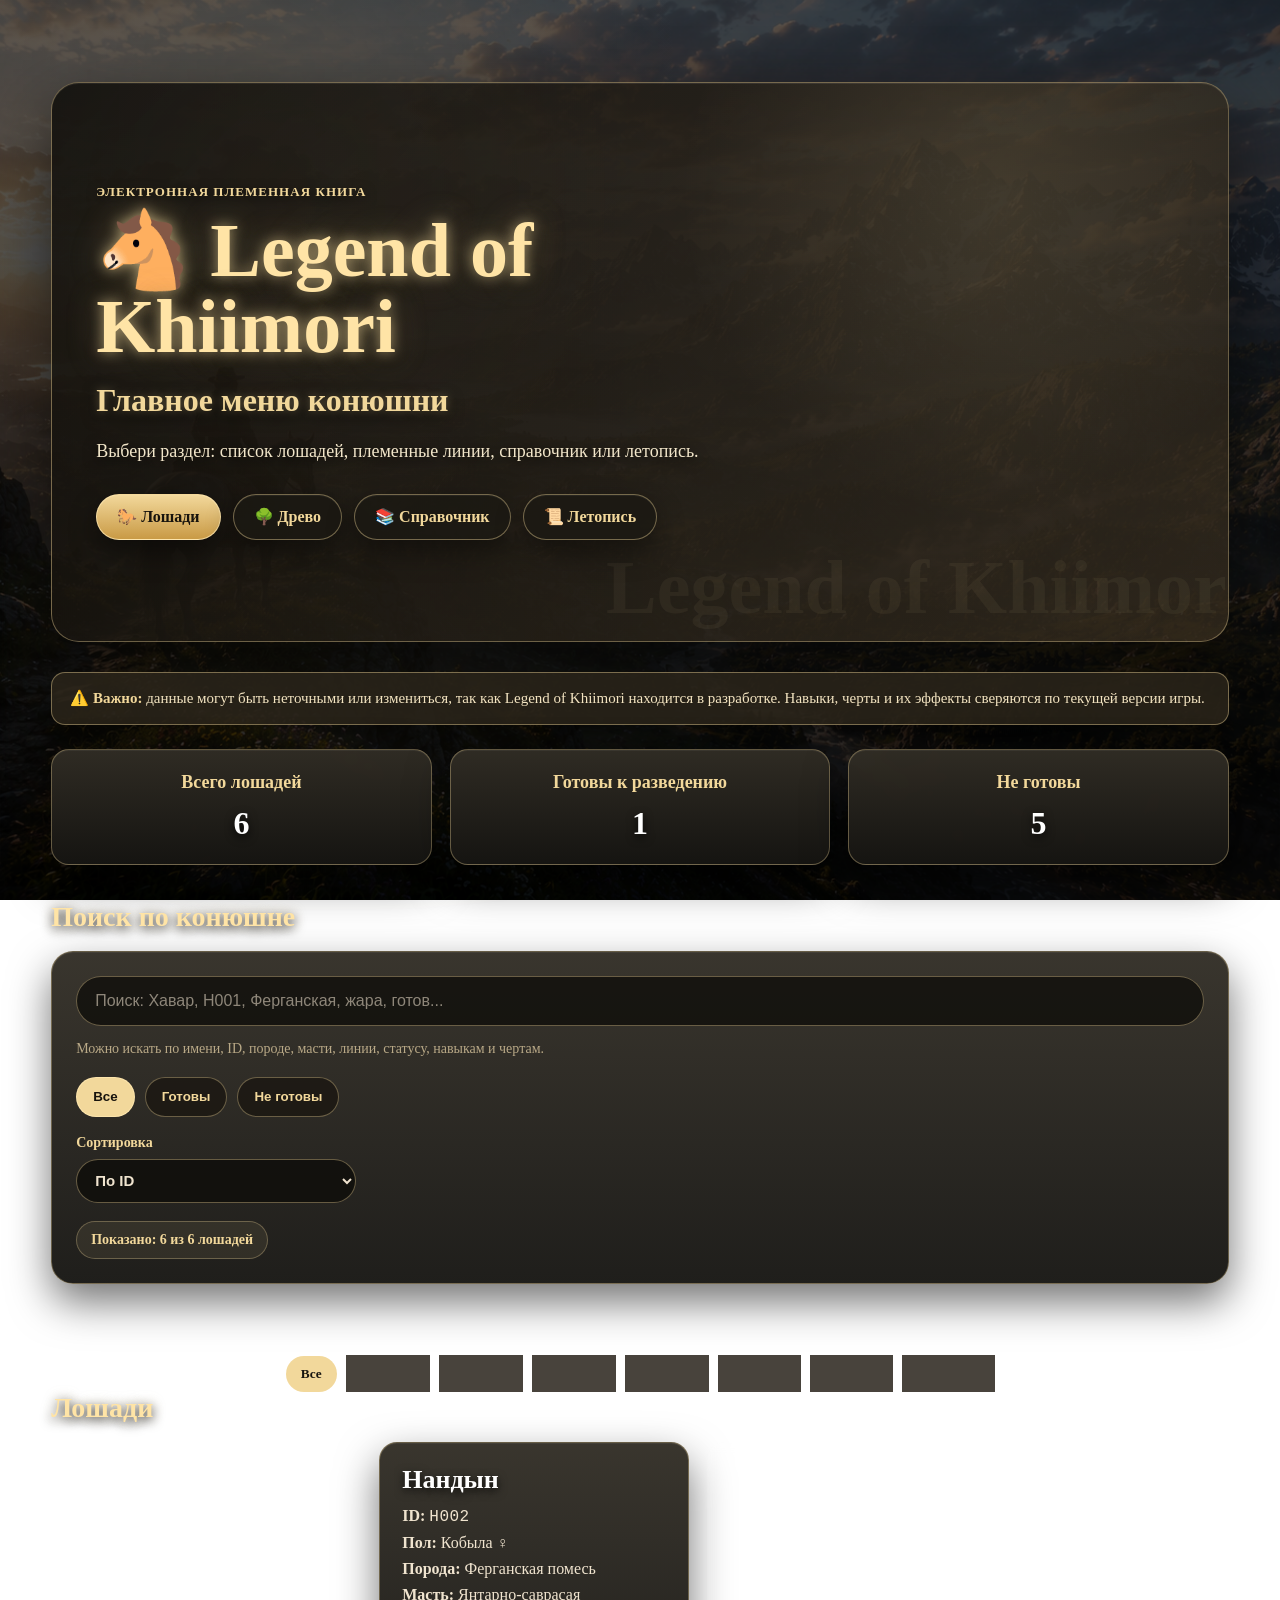
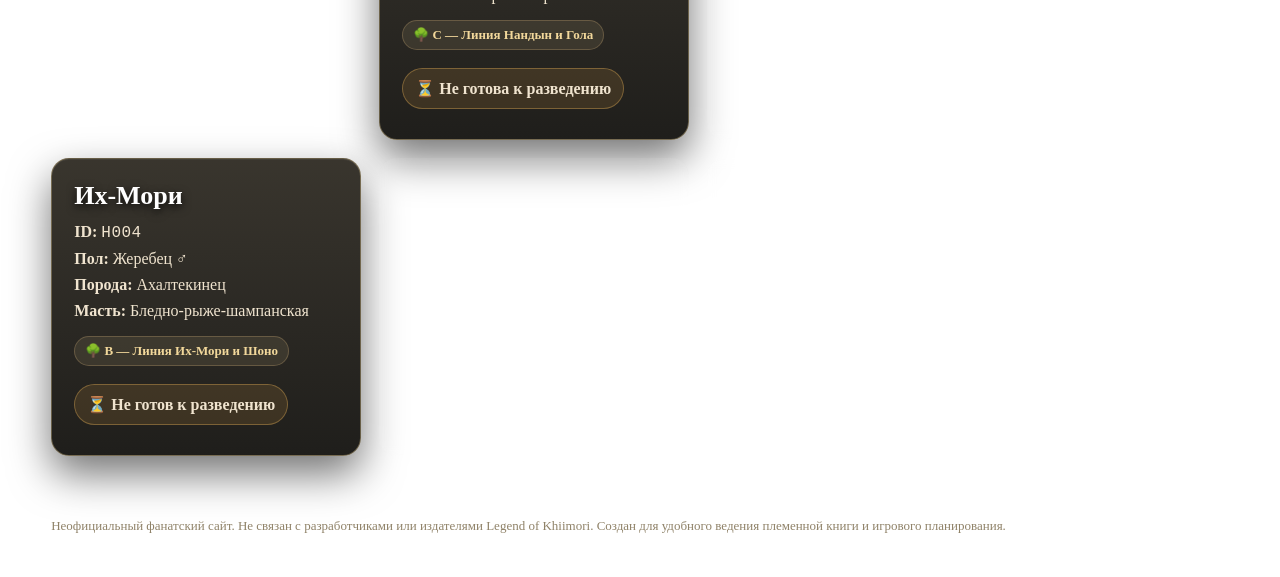
==== commit f4c5440e: "Добавлен счётчик показанных лошадей" ====
--- a/index.html
+++ b/index.html
@@ -85,6 +85,9 @@
         <option value="status">По готовности</option>
     </select>
 </div>
+<p id="horse-visible-count" class="stable-visible-count">
+    Показано: 0 из 0 лошадей
+</p>
 </section>
         <section class="section compact-section">
             <h2 class="section-title">Фильтр по линиям</h2>
--- a/css/style.css
+++ b/css/style.css
@@ -3035,4 +3035,17 @@
 .stable-sort-select:focus {
     border-color: rgba(242, 216, 155, 0.72);
     box-shadow: 0 0 0 3px rgba(242, 216, 155, 0.12);
+}
+/* ===== Счётчик показанных лошадей ===== */
+
+.stable-visible-count {
+    margin: 18px 0 0;
+    padding: 10px 14px;
+    display: inline-block;
+    border-radius: 999px;
+    border: 1px solid rgba(242, 216, 155, 0.30);
+    background: rgba(242, 216, 155, 0.08);
+    color: #f2d89b;
+    font-weight: bold;
+    font-size: 14px;
 }
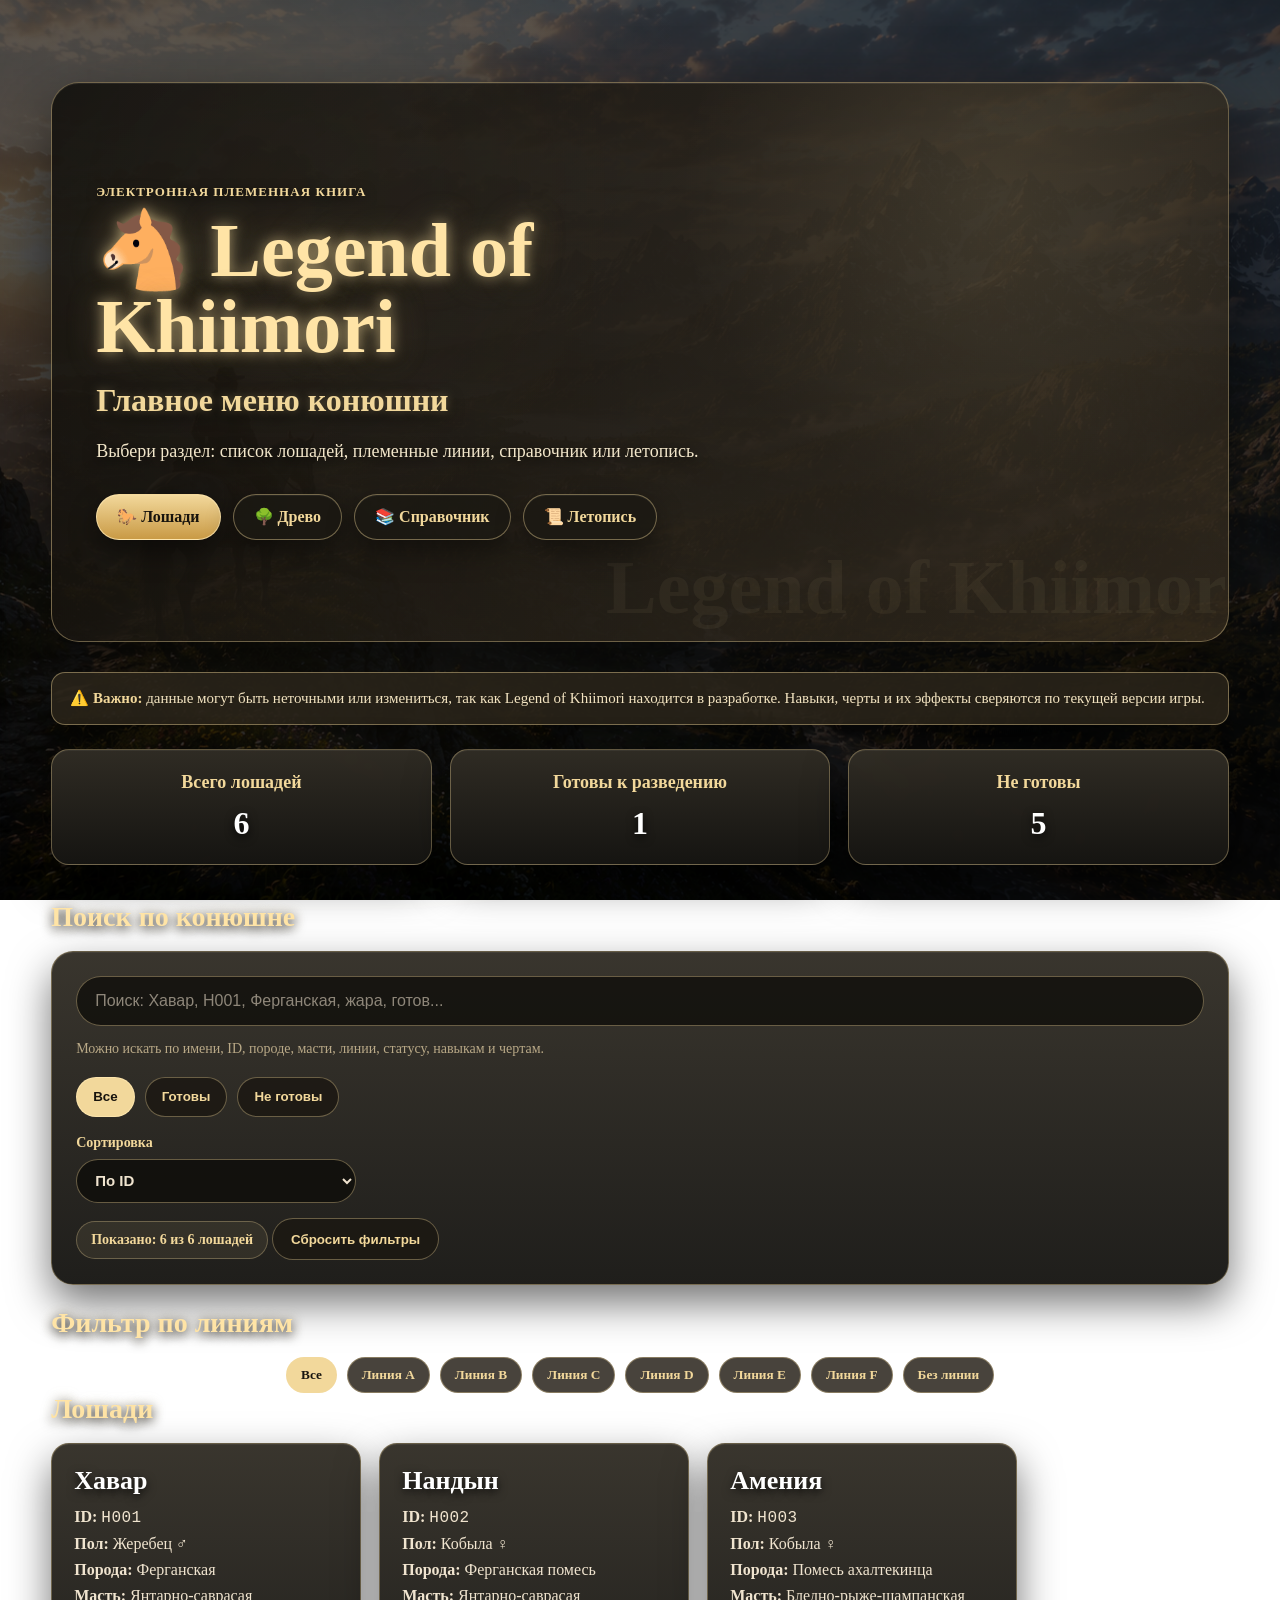
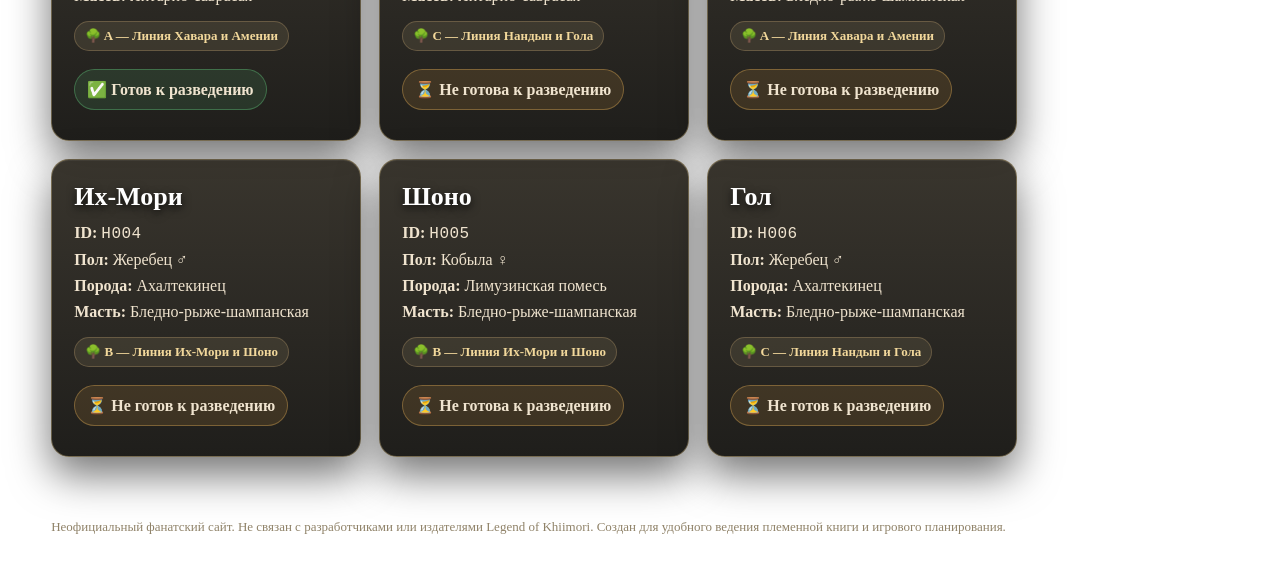
==== commit 57a1ba74: "Добавлен сброс фильтров конюшни" ====
--- a/index.html
+++ b/index.html
@@ -88,6 +88,9 @@
 <p id="horse-visible-count" class="stable-visible-count">
     Показано: 0 из 0 лошадей
 </p>
+<button id="reset-stable-filters" class="stable-reset-button">
+    Сбросить фильтры
+</button>
 </section>
         <section class="section compact-section">
             <h2 class="section-title">Фильтр по линиям</h2>
--- a/css/style.css
+++ b/css/style.css
@@ -3048,4 +3048,30 @@
     color: #f2d89b;
     font-weight: bold;
     font-size: 14px;
+}
+/* ===== Кнопка сброса фильтров ===== */
+
+.stable-reset-button {
+    display: inline-flex;
+    align-items: center;
+    justify-content: center;
+    min-height: 42px;
+    margin-top: 14px;
+    padding: 0 18px;
+    border-radius: 999px;
+    border: 1px solid rgba(242, 216, 155, 0.36);
+    background: rgba(28, 25, 19, 0.86);
+    color: #f2d89b;
+    font-weight: bold;
+    cursor: pointer;
+    transition:
+        transform 0.18s ease,
+        background 0.18s ease,
+        border-color 0.18s ease;
+}
+
+.stable-reset-button:hover {
+    transform: translateY(-2px);
+    background: rgba(242, 216, 155, 0.16);
+    border-color: rgba(242, 216, 155, 0.62);
 }
